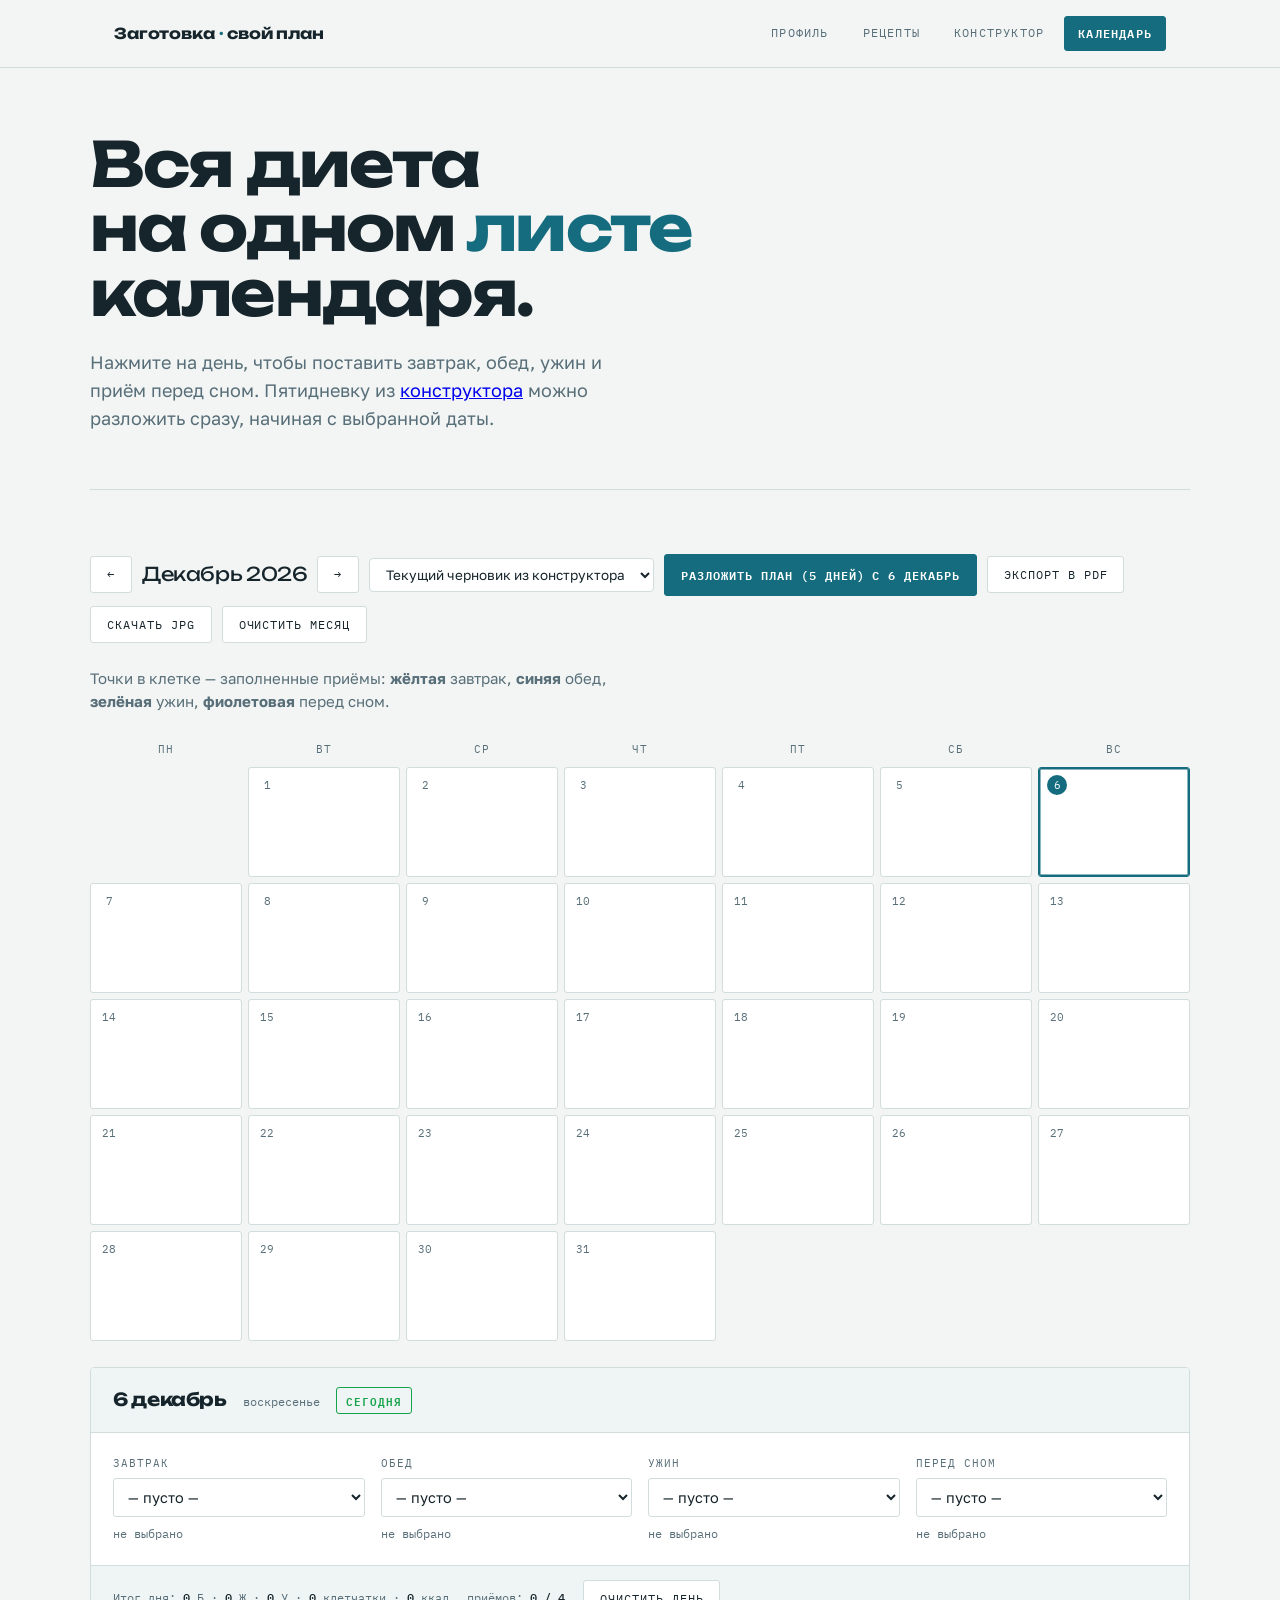
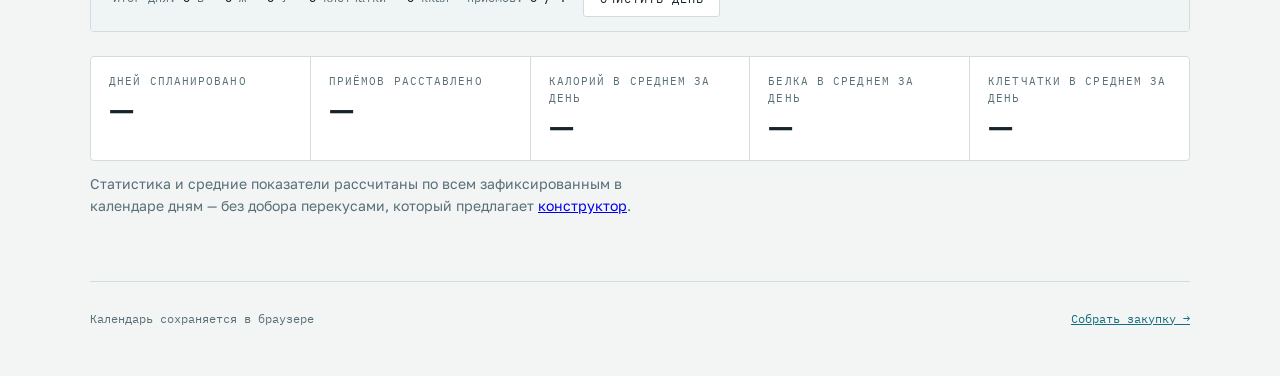
==== calendar.html @ fa4da025 "1" ====
<!doctype html>
<html lang="ru">
<head>
<meta charset="utf-8">
<meta name="viewport" content="width=device-width, initial-scale=1, viewport-fit=cover">
<title>Календарь — планирование диеты по дням</title>
<meta name="description" content="Календарь на месяц: расставьте завтраки, обеды, ужины и приёмы перед сном по датам, перенесите готовую пятидневку на любой день и следите за калориями, белком и клетчаткой.">
<link rel="preconnect" href="https://fonts.googleapis.com">
<link rel="preconnect" href="https://fonts.gstatic.com" crossorigin>
<link href="https://fonts.googleapis.com/css2?family=Unbounded:wght@500;700&family=Golos+Text:wght@400;500;600&family=IBM+Plex+Mono:wght@400;500&display=swap" rel="stylesheet">
<link rel="stylesheet" href="style.css">
<script src="jspdf.umd.min.js"></script>
<style>
.cal-ctl{display:flex; gap:10px; flex-wrap:wrap; align-items:center; margin-bottom:24px}
.cal-ctl .mon{font-family:var(--disp); font-size:19px; letter-spacing:-.02em;
  min-width:9ch; text-align:center}
.cal-ctl .sp{flex:1 1 20px}

.dow{display:grid; grid-template-columns:repeat(7,1fr); gap:6px; margin-bottom:6px}
.dow span{font-family:var(--mono); font-size:10.5px; letter-spacing:.1em;
  text-transform:uppercase; color:var(--slate); text-align:center; padding:4px 0}
.cal{display:grid; grid-template-columns:repeat(7,1fr); gap:6px}
.cell{border:1px solid var(--line); border-radius:3px; background:var(--frost);
  min-height:110px; padding:7px 8px; text-align:left; cursor:pointer;
  font-family:inherit; color:inherit; display:flex; flex-direction:column;
  gap:4px; transition:.12s}
.cell:hover{border-color:var(--brine)}
.cell.out{background:transparent; border-color:transparent; cursor:default}
.cell.today .num{color:#fff; background:var(--brine)}
.cell[aria-pressed="true"]{border-color:var(--brine); box-shadow:inset 0 0 0 1.5px var(--brine)}
.cell.target-range{background:var(--ing-bg); border-color:var(--brine)}
.cell.target-range:hover{border-color:var(--brine-dark)}
.cal.highlight-deploy .cell.target-range{box-shadow:inset 0 0 0 2px var(--brine); background:var(--ing-bg)}
.proj-badge{font-family:var(--mono); font-size:9.5px; letter-spacing:.04em;
  padding:1px 5px; border-radius:3px; background:var(--brine); color:#fff; font-weight:600; white-space:nowrap}
.num{font-family:var(--mono); font-size:11px; color:var(--slate);
  width:20px; height:20px; border-radius:50%; display:grid; place-items:center; flex:0 0 auto}
.mini{font-size:11px; line-height:1.35; color:var(--steel);
  display:flex; gap:4px; align-items:flex-start}
.mini i{flex:0 0 auto; width:6px; height:6px; border-radius:2px; margin-top:4px}
.mini.b i{background:var(--yolk)} .mini.l i{background:var(--brine)} .mini.d i{background:var(--dill)}
.mini.n i{background:#6A5A8C}
.mini span{overflow:hidden; text-overflow:ellipsis; white-space:nowrap}
.kc{margin-top:auto; font-family:var(--mono); font-size:10.5px; color:var(--slate)}
@media(max-width:560px){
  .cell{min-height:80px; padding:5px 5px}
  .mini{font-size:10px} .mini span{display:none}
  .mini{gap:0} .mini i{width:100%; height:4px; border-radius:1px; margin-top:0}
  .kc{font-size:9.5px}
}

/* ---- панель дня ---- */
.day{border:1px solid var(--line); border-radius:4px; background:var(--frost);
  margin-top:26px; overflow:hidden}
.day-h{display:flex; align-items:baseline; gap:10px 16px; flex-wrap:wrap;
  padding:18px 22px; border-bottom:1px solid var(--line); background:#EFF4F5}
.day-h b{font-family:var(--disp); font-size:18px; letter-spacing:-.02em}
.day-h em{font-style:normal; font-family:var(--mono); font-size:12px; color:var(--slate)}
.day-body{display:grid; gap:16px; padding:22px}
/* Четыре селекта в ряд просят места: на планшете ставим их парами, в один ряд
   разворачиваем только на широком экране, иначе подписи приёмов ломаются. */
@media(min-width:620px){.day-body{grid-template-columns:repeat(2,1fr)}}
@media(min-width:1000px){.day-body{grid-template-columns:repeat(4,1fr)}}
.pick label{display:block; font-family:var(--mono); font-size:10.5px;
  letter-spacing:.1em; text-transform:uppercase; color:var(--slate); margin-bottom:6px}
.pick select{width:100%; font-family:var(--body); font-size:14.5px; color:var(--steel);
  padding:9px 10px; border:1px solid var(--line); border-radius:3px; background:#fff; cursor:pointer}
.pick select:hover{border-color:var(--brine)}
.pick p{margin:8px 0 0; font-family:var(--mono); font-size:11.5px; color:var(--slate)}
.day-f{padding:14px 22px; border-top:1px solid var(--line); background:#EFF4F5;
  display:flex; gap:10px 18px; flex-wrap:wrap; align-items:center;
  font-family:var(--mono); font-size:12px; color:var(--slate)}
.day-f b{color:var(--steel); font-weight:500}

/* ---- сводка месяца ---- */
.sum{display:grid; gap:1px; margin-top:24px; background:var(--line);
  border:1px solid var(--line); border-radius:4px; overflow:hidden}
@media(min-width:620px){
  .sum{grid-template-columns:repeat(2,1fr)}
  /* пять плиток на два столбца не делятся — последнюю растягиваем, иначе
     в сетке зияет пустая клетка цвета линии */
  .sum div:last-child{grid-column:1 / -1}
}
@media(min-width:960px){
  .sum{grid-template-columns:repeat(5,1fr)}
  .sum div:last-child{grid-column:auto}
}
.sum div{background:var(--frost); padding:16px 18px}
.sum span{display:block; font-family:var(--mono); font-size:11px; letter-spacing:.1em;
  text-transform:uppercase; color:var(--slate); margin-bottom:5px}
.sum b{font-family:var(--disp); font-size:21px; letter-spacing:-.02em}
.sum-note{margin:12px 0 0; max-width:62ch; font-size:14px; color:var(--slate)}
.hint{margin:0 0 24px; max-width:58ch; font-size:15px; color:var(--slate)}
</style>
</head>
<body>
<header class="top">
  <div class="wrap">
    <a class="mark" href="index.html">Заготовка <span>·</span> свой план</a>
    <nav class="nav">
      <a href="profile.html">Профиль</a>
      <a href="index.html">Рецепты</a>
      <a href="plan.html">Конструктор</a>
      <a href="calendar.html" aria-current="page">Календарь</a>
    </nav>
  </div>
</header>

<main>
<section class="hero wrap">
  <h1>Вся диета<br>на одном <em>листе</em><br>календаря.</h1>
  <p class="lede">Нажмите на день, чтобы поставить завтрак, обед, ужин и приём
    перед сном. Пятидневку из <a href="plan.html">конструктора</a> можно разложить
    сразу, начиная с выбранной даты.</p>
</section>

<section class="sec wrap">
  <div class="cal-ctl noprint">
    <button class="btn" id="prev" aria-label="Предыдущий месяц">←</button>
    <span class="mon" id="mon"></span>
    <button class="btn" id="next" aria-label="Следующий месяц">→</button>
    <select id="cal-saved-plans-select" class="saved-plans-select" style="padding:7px 12px; border:1px solid var(--line); border-radius:4px; font-family:inherit; font-size:13.5px; background:#FFFFFF; color:var(--steel); cursor:pointer" title="Выберите рацион для разложения">
      <option value="draft">Текущий черновик из конструктора</option>
    </select>
    <button class="btn btn-solid" id="apply">Разложить в календарь</button>
    <button class="btn" id="btn-export-pdf" onclick="exportCalendarPDF()">Экспорт в PDF</button>
    <button class="btn" id="btn-export-jpg" onclick="exportCalendarJPG()">Скачать JPG</button>
    <button class="btn" id="wipe">Очистить месяц</button>
  </div>
  <p class="hint">Точки в клетке — заполненные приёмы: <b>жёлтая</b> завтрак,
    <b>синяя</b> обед, <b>зелёная</b> ужин, <b>фиолетовая</b> перед сном.</p>

  <div class="dow">
    <span>Пн</span><span>Вт</span><span>Ср</span><span>Чт</span>
    <span>Пт</span><span>Сб</span><span>Вс</span>
  </div>
  <div class="cal" id="cal"></div>

  <div class="day" id="day"></div>
  <div class="sum" id="sum"></div>
  <p class="sum-note">Статистика и средние показатели рассчитаны по всем зафиксированным в календаре дням — без добора перекусами, который предлагает <a href="plan.html">конструктор</a>.</p>
</section>
</main>

<footer class="foot wrap">
  <span>Календарь сохраняется в браузере</span>
  <span><a href="plan.html">Собрать закупку →</a></span>
</footer>

<script src="data.js"></script>
<script src="dishes-b.js"></script>
<script src="dishes-l.js"></script>
<script src="dishes-d.js"></script>
<script src="dishes-n.js"></script>
<script src="app.js"></script>
<script src="profile.js"></script>
<script src="drawer.js"></script>
<script>
var MONTHS = ['Январь','Февраль','Март','Апрель','Май','Июнь',
              'Июль','Август','Сентябрь','Октябрь','Ноябрь','Декабрь'];
var DOW = ['воскресенье','понедельник','вторник','среда','четверг','пятница','суббота'];

var cal = load('mp-cal', {});          /* { '2026-07-31': {b:id,l:id,d:id,n:id} } */
var today = new Date();
var todayKey = key(today);
var view = { y: today.getFullYear(), m: today.getMonth() };
var picked = todayKey;

function key(d) {
  return d.getFullYear() + '-' +
    String(d.getMonth() + 1).padStart(2, '0') + '-' +
    String(d.getDate()).padStart(2, '0');
}
function parseKey(k) {
  var p = k.split('-');
  return new Date(+p[0], +p[1] - 1, +p[2]);
}

/* ---- сетка месяца ---- */
function drawCal() {
  document.getElementById('mon').textContent = MONTHS[view.m] + ' ' + view.y;

  var planDaysCount = load('mp-plan-days', 5);
  var calMeta = load('mp-cal-meta', null);

  // 1. Фиксированные дни уже разложенного плана
  var deployedMap = {};
  if (calMeta && calMeta.startDate) {
    var depStart = parseKey(calMeta.startDate);
    for (var dIdx = 0; dIdx < (calMeta.days || 5); dIdx++) {
      var dObj = new Date(depStart.getFullYear(), depStart.getMonth(), depStart.getDate() + dIdx);
      deployedMap[key(dObj)] = dIdx + 1;
    }
  }

  // 2. Предпросмотр (только при наведении на кнопку "Разложить")
  var calEl = document.getElementById('cal');
  var isHoveringApply = calEl && calEl.classList.contains('highlight-deploy');
  var previewMap = {};
  if (isHoveringApply) {
    var startPicked = parseKey(picked);
    for (var p = 0; p < planDaysCount; p++) {
      var pd = new Date(startPicked.getFullYear(), startPicked.getMonth(), startPicked.getDate() + p);
      previewMap[key(pd)] = p + 1;
    }
  }

  // Обновляем текст кнопки раскладки плана
  var applyBtn = document.getElementById('apply');
  if (applyBtn) {
    var pDate = parseKey(picked);
    applyBtn.textContent = 'Разложить план (' + planDaysCount + ' ' + plural(planDaysCount, 'день') + ') с ' + pDate.getDate() + ' ' + MONTHS[pDate.getMonth()].toLowerCase();
  }

  var first = new Date(view.y, view.m, 1);
  var shift = (first.getDay() + 6) % 7;              /* неделя с понедельника */
  var start = new Date(view.y, view.m, 1 - shift);
  var html = '';

  for (var i = 0; i < 42; i++) {
    var d = new Date(start.getFullYear(), start.getMonth(), start.getDate() + i);
    var k = key(d), inMonth = d.getMonth() === view.m;
    if (!inMonth && i >= 35) continue;
    if (!inMonth) { html += '<div class="cell out"></div>'; continue; }

    var depDay = deployedMap[k];
    var prevDay = previewMap[k];
    var isProjected = !!prevDay;
    var isDeployed = !!depDay;
    var e = cal[k] || {};
    var cls = 'cell' + (k === todayKey ? ' today' : '');
    var t = { p: 0, kcal: 0 };
    var rows = MEALS.map(function (m) {
      var dish = BY_ID[e[m.key]];
      if (!dish) return '';
      t.kcal += dish.mac.kcal; t.p += dish.mac.p;
      return '<span class="mini ' + m.key + '"><i></i><span>' + esc(dish.short) + '</span></span>';
    }).join('');

    var numHeader = '<div style="display:flex; justify-content:flex-start; align-items:center; width:100%">' +
      '<span class="num">' + d.getDate() + '</span>' +
      '</div>';

    html += '<button class="' + cls + '" data-k="' + k + '"' +
      ' aria-pressed="' + (k === picked) + '"' +
      ' aria-label="' + d.getDate() + ' ' + MONTHS[view.m].toLowerCase() + '">' +
      numHeader + rows +
      '<span class="kc">' + (t.kcal ? t.kcal + ' ккал' : '') + '</span></button>';
  }
  document.getElementById('cal').innerHTML = html;

  Array.prototype.forEach.call(document.querySelectorAll('.cell[data-k]'), function (c) {
    c.addEventListener('click', function () { picked = c.dataset.k; drawCal(); drawDay(); });
  });
  drawSum();
}

/* ---- панель выбранного дня ---- */
function drawDay() {
  var d = parseKey(picked), e = cal[picked] || {};
  /* Считаем через dayCheck из app.js: он же считает клетчатку и знает про
     PROFILE. Для этого день превращаем в план из одной колонки. */
  var pseudo = {};
  MEALS.forEach(function (m) { pseudo[m.key] = [e[m.key] || '']; });
  var t = dayCheck(pseudo, 0).totals;

  document.getElementById('day').innerHTML =
    '<div class="day-h"><b>' + d.getDate() + ' ' + MONTHS[d.getMonth()].toLowerCase() + '</b>' +
      '<em>' + DOW[d.getDay()] + '</em>' +
      (picked === todayKey ? '<span class="badge l">сегодня</span>' : '') + '</div>' +
    '<div class="day-body">' + MEALS.map(function (m) {
      var cur = e[m.key] || '';
      var dish = BY_ID[cur];
      return '<div class="pick">' +
        '<label for="p-' + m.key + '">' + m.name + '</label>' +
        '<select id="p-' + m.key + '" data-meal="' + m.key + '">' +
          '<option value="">— пусто —</option>' +
          dishesFor(m.key).map(function (x) {
            return '<option value="' + x.id + '"' + (x.id === cur ? ' selected' : '') + '>' +
              esc(x.short) + '</option>';
          }).join('') +
        '</select>' +
        '<p>' + (dish ? dish.mac.p + ' Б · ' + dish.mac.f + ' Ж · ' + dish.mac.c +
          ' У · ' + dish.mac.kcal + ' ккал' : 'не выбрано') + '</p>' +
      '</div>';
    }).join('') + '</div>' +
    '<div class="day-f"><span>Итог дня: <b>' + t.p + '</b> Б · <b>' + t.f +
      '</b> Ж · <b>' + t.c + '</b> У · <b>' + t.fib + '</b> клетчатки · <b>' +
      t.kcal + '</b> ккал</span>' +
      '<span>приёмов: <b>' + t.n + ' / ' + MEALS.length + '</b></span>' +
      '<button class="btn noprint" id="dayclear">Очистить день</button></div>';

  Array.prototype.forEach.call(document.querySelectorAll('#day select'), function (s) {
    s.addEventListener('change', function () {
      if (!cal[picked]) cal[picked] = {};
      if (s.value) cal[picked][s.dataset.meal] = s.value;
      else delete cal[picked][s.dataset.meal];
      if (!Object.keys(cal[picked]).length) delete cal[picked];
      save('mp-cal', cal); drawCal(); drawDay();
    });
  });
  document.getElementById('dayclear').addEventListener('click', function () {
    delete cal[picked]; save('mp-cal', cal); drawCal(); drawDay();
  });
}

/* ---- сводка на экране ---- */
function drawSum() {
  var days = 0, kcal = 0, prot = 0, fib = 0, slots = 0;

  Object.keys(cal).forEach(function (k) {
    var any = false;
    MEALS.forEach(function (m) {
      if (cal[k] && cal[k][m.key]) {
        var dish = BY_ID[cal[k][m.key]];
        if (dish) {
          kcal += dish.mac.kcal; prot += dish.mac.p; fib += dish.fib || 0;
          slots++; any = true;
        }
      }
    });
    if (any) days++;
  });

  var sumEl = document.getElementById('sum');
  if (sumEl) {
    sumEl.innerHTML =
      box('Дней спланировано', days || '—') +
      box('Приёмов расставлено', slots ? slots + ' / ' + (days * MEALS.length) : '—') +
      box('Калорий в среднем за день', days ? Math.round(kcal / days) : '—') +
      box('Белка в среднем за день', days ? Math.round(prot / days) + ' г' : '—') +
      box('Клетчатки в среднем за день', days ? Math.round(fib / days) + ' г' : '—');
  }
}
function box(label, value) {
  return '<div><span>' + label + '</span><b>' + value + '</b></div>';
}


function box(label, value) {
  return '<div><span>' + label + '</span><b>' + value + '</b></div>';
}

function populateCalendarSavedPlansDropdown() {
  var select = document.getElementById('cal-saved-plans-select');
  if (!select) return;
  var plans = typeof getSavedPlans === 'function' ? getSavedPlans() : [];
  select.innerHTML = '<option value="draft">Текущий черновик из конструктора</option>' +
    plans.map(function(p) {
      var days = p.days || 5;
      return '<option value="' + p.id + '">' + esc(p.name) + ' (' + days + ' дн.)</option>';
    }).join('');
}

/* ---- разложить план из конструктора или профиля ---- */
document.getElementById('apply').addEventListener('click', function () {
  var select = document.getElementById('cal-saved-plans-select');
  var selectedId = select ? select.value : 'draft';

  if (selectedId !== 'draft') {
    var plans = typeof getSavedPlans === 'function' ? getSavedPlans() : [];
    var targetPlan = plans.find(function(p) { return p.id === selectedId; });
    if (!targetPlan) return;

    var planDaysCount = targetPlan.days || 5;
    var planData = targetPlan.plan || {};
    var start = parseKey(picked);

    for (var i = 0; i < planDaysCount; i++) {
      var d = new Date(start.getFullYear(), start.getMonth(), start.getDate() + i);
      var k = key(d), e = {};
      MEALS.forEach(function (m) {
        if (planData[m.key] && planData[m.key][i]) e[m.key] = planData[m.key][i];
      });
      if (Object.keys(e).length) cal[k] = e; else delete cal[k];
    }
    save('mp-cal-meta', { startDate: key(start), days: planDaysCount });
    save('mp-cal', cal);

    drawCal(); drawDay();
    showCustomToast('Рацион "' + targetPlan.name + '" разложен в календарь!');
    return;
  }

  var plan = load('mp-plan', null);
  var hasDishes = false;
  if (plan) {
    ['b', 'l', 'd', 'n'].forEach(function(k) {
      if (plan[k] && plan[k].length > 0) hasDishes = true;
    });
  }

  if (!plan || !hasDishes) {
    showCustomAlert('План не собран', 'Сначала соберите рацион в конструкторе или выберите сохранённый рацион из профиля.');
    return;
  }

  var planDaysCount = load('mp-plan-days', 5);
  var start = parseKey(picked);
  var defaultName = 'План ' + (getSavedPlans().length + 1);

  showCustomPrompt({
    title: 'Сохранить план в профиль?',
    subtitle: 'Хотите автоматически сохранить этот рацион в Профиле под удобным именем?',
    defaultValue: defaultName,
    confirmText: 'Сохранить и разложить',
    onConfirm: function(customName) {
      var nameToSave = (typeof customName === 'string' && customName.trim()) ? customName.trim() : defaultName;
      saveCurrentPlanAs(nameToSave);

      for (var i = 0; i < planDaysCount; i++) {
        var d = new Date(start.getFullYear(), start.getMonth(), start.getDate() + i);
        var k = key(d), e = {};
        MEALS.forEach(function (m) {
          if (plan[m.key] && plan[m.key][i]) e[m.key] = plan[m.key][i];
        });
        if (Object.keys(e).length) cal[k] = e; else delete cal[k];
      }
      save('mp-cal-meta', { startDate: key(start), days: planDaysCount });
      save('mp-cal', cal);

      var emptyPlan = { b: [], l: [], d: [], n: [] };
      save('mp-plan', emptyPlan);

      drawCal(); drawDay();
      populateCalendarSavedPlansDropdown();
      showCustomToast('План "' + nameToSave + '" сохранён в Профиле и разложен!');
    }
  });
});

var applyBtn = document.getElementById('apply');
if (applyBtn) {
  applyBtn.addEventListener('mouseenter', function () {
    var calEl = document.getElementById('cal');
    if (calEl) calEl.classList.add('highlight-deploy');
    drawCal();
  });
  applyBtn.addEventListener('mouseleave', function () {
    var calEl = document.getElementById('cal');
    if (calEl) calEl.classList.remove('highlight-deploy');
    drawCal();
  });
}
document.getElementById('wipe').addEventListener('click', function () {
  var monthName = MONTHS[view.m].toLowerCase();
  showCustomConfirm({
    title: 'Очистить календарь',
    subtitle: 'Вы уверены, что хотите полностью очистить календарь за ' + monthName + ' ' + view.y + ' года?',
    confirmText: 'Очистить',
    isDanger: true,
    onConfirm: function() {
      Object.keys(cal).forEach(function (k) {
        var d = parseKey(k);
        if (d.getFullYear() === view.y && d.getMonth() === view.m) delete cal[k];
      });
      localStorage.removeItem('mp-cal-meta');
      save('mp-cal', cal); drawCal(); drawDay();
      showCustomToast('Календарь за ' + monthName + ' очищен');
    }
  });
});
document.getElementById('prev').addEventListener('click', function () {
  view.m--; if (view.m < 0) { view.m = 11; view.y--; } drawCal();
});
document.getElementById('next').addEventListener('click', function () {
  view.m++; if (view.m > 11) { view.m = 0; view.y++; } drawCal();
});

drawCal();
drawDay();
populateCalendarSavedPlansDropdown();

/* ---- генерация canvas календаря для экспорта ---- */
function generateCalendarCanvas() {
  var canvas = document.createElement('canvas');
  canvas.width = 1240;
  canvas.height = 1754;
  var ctx = canvas.getContext('2d');
  if (!ctx) return null;

  // Фон
  ctx.fillStyle = '#F4F7F6';
  ctx.fillRect(0, 0, 1240, 1754);

  // Шапка экспорта
  ctx.fillStyle = '#FFFFFF';
  ctx.fillRect(40, 40, 1160, 100);
  ctx.strokeStyle = '#DDE4E4';
  ctx.lineWidth = 1;
  ctx.strokeRect(40, 40, 1160, 100);

  ctx.fillStyle = '#146C7E';
  ctx.font = 'bold 13px monospace, sans-serif';
  ctx.fillText('ЗАГОТОВКА · КАЛЕНДАРЬ РАЦИОНА ПИТАНИЯ', 64, 72);

  var monthTitle = MONTHS[view.m] + ' ' + view.y;
  ctx.fillStyle = '#16242B';
  ctx.font = 'bold 26px system-ui, sans-serif';
  ctx.fillText(monthTitle, 64, 110);

  var deployedMeta = load('mp-cal-meta', null);
  if (deployedMeta && deployedMeta.startDate) {
    var pStart = parseKey(deployedMeta.startDate);
    ctx.font = '500 13px system-ui, sans-serif';
    ctx.fillStyle = '#586E78';
    ctx.textAlign = 'right';
    ctx.fillText('План на ' + (deployedMeta.days || 5) + ' дней с ' + pStart.getDate() + ' ' + MONTHS[pStart.getMonth()].toLowerCase(), 1176, 92);
    ctx.textAlign = 'left';
  }

  // Заголовки дней недели (ПН .. ВС)
  var dows = ['ПН', 'ВТ', 'СР', 'ЧТ', 'ПТ', 'СБ', 'ВС'];
  var startX = 40;
  var startY = 160;
  var colW = 162;
  var gapX = 4;
  var gapY = 6;
  var cellH = 180;

  ctx.font = 'bold 12px monospace, sans-serif';
  ctx.fillStyle = '#586E78';
  dows.forEach(function(dow, idx) {
    var x = startX + idx * (colW + gapX);
    ctx.fillText(dow, x + 8, startY + 16);
  });

  // Расчет высоты ячеек под всю высоту листа
  var first = new Date(view.y, view.m, 1);
  var shift = (first.getDay() + 6) % 7;
  var start = new Date(view.y, view.m, 1 - shift);

  var gridY = startY + 28;
  var totalRows = 5;
  for (var checkIdx = 35; checkIdx < 42; checkIdx++) {
    var cd = new Date(start.getFullYear(), start.getMonth(), start.getDate() + checkIdx);
    if (cd.getMonth() === view.m) { totalRows = 6; break; }
  }

  var availableH = 1460;
  var cellH = Math.floor((availableH - (totalRows - 1) * gapY) / totalRows);

  var mealColors = { b: '#F59E0B', l: '#0EA5E9', d: '#10B981', n: '#8B5CF6' };
  var rowIdx = 0;

  for (var i = 0; i < 42; i++) {
    var d = new Date(start.getFullYear(), start.getMonth(), start.getDate() + i);
    var k = key(d);
    var inMonth = d.getMonth() === view.m;
    var colIdx = i % 7;
    if (colIdx === 0 && i > 0) rowIdx++;
    if (!inMonth && i >= 35) continue;

    var cellX = startX + colIdx * (colW + gapX);
    var cellY = gridY + rowIdx * (cellH + gapY);

    if (!inMonth) {
      ctx.fillStyle = '#EBEFEF';
      ctx.fillRect(cellX, cellY, colW, cellH);
      continue;
    }

    // Чистая белая ячейка карточки
    ctx.fillStyle = '#FFFFFF';
    ctx.fillRect(cellX, cellY, colW, cellH);

    ctx.strokeStyle = '#DDE4E4';
    ctx.lineWidth = 1;
    ctx.strokeRect(cellX, cellY, colW, cellH);

    // Номер дня
    ctx.font = 'bold 16px system-ui, sans-serif';
    ctx.fillStyle = '#16242B';
    ctx.fillText(String(d.getDate()), cellX + 12, cellY + 24);

    // Приёмы пищи
    var e = cal[k] || {};
    var itemY = cellY + 52;
    var dayKcal = 0;

    MEALS.forEach(function(m) {
      var dish = BY_ID[e[m.key]];
      if (!dish) return;
      dayKcal += (dish.mac ? dish.mac.kcal : 0);

      // Точка категории
      ctx.fillStyle = mealColors[m.key] || '#586E78';
      ctx.beginPath();
      ctx.arc(cellX + 14, itemY - 4, 4.5, 0, Math.PI * 2);
      ctx.fill();

      // Название блюда
      ctx.font = '500 12px system-ui, sans-serif';
      ctx.fillStyle = '#16242B';
      var shortName = dish.short || dish.name;
      if (shortName.length > 17) shortName = shortName.slice(0, 16) + '…';
      ctx.fillText(shortName, cellX + 24, itemY);

      itemY += 26;
    });

    // Калории внизу ячейки
    if (dayKcal > 0) {
      ctx.font = 'bold 11px monospace, sans-serif';
      ctx.fillStyle = '#586E78';
      ctx.fillText(dayKcal + ' ккал', cellX + 12, cellY + cellH - 12);
    }
  }

  // Подвал
  ctx.strokeStyle = '#C4D1D5';
  ctx.lineWidth = 1;
  ctx.beginPath();
  ctx.moveTo(40, 1690);
  ctx.lineTo(1200, 1690);
  ctx.stroke();

  ctx.fillStyle = '#586E78';
  ctx.font = '13px monospace, sans-serif';
  ctx.textAlign = 'center';
  ctx.fillText('Заготовка · Персональный рацион питания', 620, 1720);

  return canvas;
}

function exportCalendarPDF() {
  var canvas = generateCalendarCanvas();
  if (!canvas) return;

  var btn = document.getElementById('btn-export-pdf');
  var origText = btn ? btn.textContent : '';
  if (btn) btn.textContent = '⏳ Генерируется PDF...';

  setTimeout(function() {
    try {
      var imgData = canvas.toDataURL('image/jpeg', 0.95);
      var jsPDFClass = (window.jspdf && window.jspdf.jsPDF) ? window.jspdf.jsPDF : (window.jsPDF || null);

      if (jsPDFClass) {
        var pdf = new jsPDFClass('p', 'mm', 'a4');
        pdf.addImage(imgData, 'JPEG', 0, 0, 210, 297);
        var mName = MONTHS[view.m];
        pdf.save('Календарь-рациона-' + mName + '-' + view.y + '.pdf');
      } else {
        alert('Библиотека PDF загружается, попробуйте еще раз через секунду или скачайте JPG.');
      }
    } catch(err) {
      console.error('PDF export error:', err);
      alert('Ошибка при экспорте PDF: ' + err.message);
    }
    if (btn) btn.textContent = origText;
  }, 100);
}

function exportCalendarJPG() {
  var canvas = generateCalendarCanvas();
  if (!canvas) return;

  var btn = document.getElementById('btn-export-jpg');
  var origText = btn ? btn.textContent : '';
  if (btn) btn.textContent = '⏳ Генерируется JPG...';

  setTimeout(function() {
    try {
      var imgData = canvas.toDataURL('image/jpeg', 0.95);
      var link = document.createElement('a');
      var mName = MONTHS[view.m];
      link.download = 'Календарь-рациона-' + mName + '-' + view.y + '.jpg';
      link.href = imgData;
      link.click();
    } catch(err) {
      console.error('JPG export error:', err);
    }
    if (btn) btn.textContent = origText;
  }, 100);
}
</script>
<!-- impeccable-live-start -->
<script src="http://localhost:8401/live.js?token=4fa6ded7-7332-4de5-94ee-8a15176c392f"></script>
<!-- impeccable-live-end -->
</body>
</html>
---- style.css ----
:root{
  --ice:#F2F5F4;
  --frost:#FFFFFF;
  --steel:#16242B;
  --slate:#586E78;
  --brine:#146C7E;
  --brine-dark:#0F5765;
  --yolk:#D9971F;
  --dill:#7FA23C;
  --line:#D1DCDD;
  --ing-bg:#EBF3F2;
  --note-bg:#FAF3E6;
  --badge-b:#0284C7;
  --badge-l:#16A34A;
  --badge-d:#E07A5F;
  --badge-n:#8B5CF6;
  --wrap:1100px;
  --mono:'IBM Plex Mono',ui-monospace,monospace;
  --disp:'Unbounded','Golos Text',system-ui,sans-serif;
  --body:'Golos Text',system-ui,-apple-system,'Segoe UI',sans-serif;
}

*{box-sizing:border-box}
[hidden]{display:none !important}
html{-webkit-text-size-adjust:100%}
body{
  margin:0; background:var(--ice); color:var(--steel);
  font-family:var(--body); font-size:17px; line-height:1.55;
  -webkit-font-smoothing:antialiased;
  transition:background-color .25s ease, color .25s ease;
}
.wrap{max-width:var(--wrap); margin:0 auto; padding:0 24px}
h1,h2,h3{margin:0; font-weight:700}
ul{margin:0; padding:0; list-style:none}
:focus-visible{outline:2px solid var(--brine); outline-offset:3px}

/* ---- шапка и навигация ---- */
.top{position:sticky; top:0; z-index:100; border-bottom:1px solid var(--line); background:var(--ice); transition:background-color .25s, border-color .25s}
.top .wrap{display:flex; justify-content:space-between; align-items:center;
  gap:10px 20px; padding-top:16px; padding-bottom:16px; flex-wrap:wrap}
.mark{font-family:var(--disp); font-weight:700; font-size:15px;
  letter-spacing:-.01em; text-decoration:none; color:var(--steel)}
.mark span{color:var(--brine)}
.nav{display:flex; gap:6px; flex-wrap:wrap; align-items:center}
.nav a{font-family:var(--mono); font-size:12px; letter-spacing:.1em;
  text-transform:uppercase; color:var(--slate); text-decoration:none;
  padding:7px 13px; border-radius:3px; border:1px solid transparent; transition:.15s}
.nav a:hover{color:var(--brine); border-color:var(--line)}
.nav a[aria-current]{color:#fff; background:var(--brine); border-color:var(--brine); font-weight:600}

/* ---- герой ---- */
.hero{padding:64px 0 56px}
.eyebrow{font-family:var(--mono); font-size:12px; letter-spacing:.16em;
  text-transform:uppercase; color:var(--brine); margin:0 0 22px}
.hero h1{font-family:var(--disp); font-size:clamp(32px,6vw,62px);
  line-height:1.04; letter-spacing:-.03em; max-width:16ch}
.hero h1 em{font-style:normal; color:var(--brine)}
.lede{margin:24px 0 0; max-width:48ch; color:var(--slate); font-size:18px}

/* ---- правила-спойлер ---- */
.rules-spoiler{margin-top:14px}
.rules-summary{font-family:var(--mono); font-size:12px; letter-spacing:.12em;
  text-transform:uppercase; color:var(--brine); cursor:pointer; padding:12px 16px;
  border:1px solid var(--line); border-radius:4px; background:var(--frost);
  display:flex; justify-content:space-between; align-items:center; user-select:none; transition:.15s}
.rules-summary:hover{border-color:var(--brine); background:var(--ing-bg)}
.rules-summary::-webkit-details-marker{display:none}
.rules-summary .summary-tag{font-size:11px; color:var(--slate); font-family:var(--mono)}
.rules-spoiler[open] .summary-tag{color:var(--brine)}
.rules-spoiler .summary-tag-text::after{content:"Показать ▾"}
.rules-spoiler[open] .summary-tag-text::after{content:"Скрыть ▴"}
.rules-spoiler[open] .rules-summary{border-bottom-left-radius:0; border-bottom-right-radius:0; border-bottom:0}
.rules-spoiler[open] .rules,
.rules-spoiler[open] .proof{margin-top:0; border-top-left-radius:0; border-top-right-radius:0}

/* ---- правила ---- */
.rules{display:grid; gap:16px; grid-template-columns:repeat(auto-fit, minmax(280px, 1fr));
  padding:24px; border:1px solid var(--line); background:var(--frost); border-radius:4px}
.rule h3{font-family:var(--mono); font-size:13px; color:var(--brine); margin-bottom:6px}
.rule p{margin:0; font-size:14.5px; color:var(--slate)}

/* ---- поиск и фильтрация ---- */
.search-wrap{position:relative; display:flex; align-items:center; margin-bottom:8px}
.search-input{width:100%; font-family:var(--body); font-size:15px; padding:11px 44px 11px 38px;
  border:1px solid var(--line); border-radius:3px; background:var(--frost); color:var(--steel); transition:.15s}
.search-input:focus{border-color:var(--brine); outline:none; background:var(--ing-bg); box-shadow:0 0 0 1px var(--brine)}
.search-icon{position:absolute; left:12px; font-size:14px; color:var(--slate); pointer-events:none}
.search-kbd{position:absolute; right:12px; font-family:var(--mono); font-size:11px; color:var(--slate);
  background:var(--ice); border:1px solid var(--line); border-radius:3px; padding:2px 6px; pointer-events:none}
.count-row{display:flex; justify-content:space-between; align-items:center; gap:12px; flex-wrap:wrap}
.btn-reset{font-family:var(--mono); font-size:11.5px; color:var(--brine); background:none; border:none;
  cursor:pointer; padding:4px 8px; border-radius:3px; transition:.15s}
.btn-reset:hover{background:var(--frost); color:var(--steel)}

/* ---- пустая выдача ---- */
.empty-card{border:1px solid var(--line); border-radius:4px; background:var(--frost);
  padding:44px 24px; text-align:center; margin:36px auto}
.empty-card h3{font-family:var(--disp); font-size:20px; letter-spacing:-.02em; margin-bottom:8px}
.empty-card p{color:var(--slate); font-size:15px; margin-bottom:20px}

/* ---- секции ---- */
.sec{padding:64px 0; border-top:1px solid var(--line)}
.sec-h{font-family:var(--mono); font-size:12px; letter-spacing:.14em;
  text-transform:uppercase; color:var(--slate); margin:0 0 30px}
.sec-h b{color:var(--steel); font-weight:500}

/* ---- подпись: полоса долей калорий ---- */
.proof{margin-top:48px; border-top:1px solid var(--line); padding-top:26px}
.proof-h{display:flex; justify-content:space-between; align-items:baseline;
  gap:12px; flex-wrap:wrap; margin-bottom:18px}
.proof-h h2{font-family:var(--mono); font-weight:500; font-size:12px;
  letter-spacing:.14em; text-transform:uppercase; color:var(--slate)}
.key{display:flex; gap:18px; font-family:var(--mono); font-size:12px; flex-wrap:wrap}
.key i{display:inline-block; width:9px; height:9px; margin-right:6px; border-radius:2px}
.k-p i{background:var(--brine)} .k-f i{background:var(--yolk)} .k-c i{background:var(--dill)}
.bars{display:grid; gap:12px}
.bar-row{display:grid; grid-template-columns:110px minmax(0,1fr) auto; gap:16px; align-items:center}
.bar{display:flex; height:32px; border-radius:3px; overflow:hidden;
  background:var(--frost); box-shadow:inset 0 0 0 1px var(--line)}
.seg{display:grid; place-items:center; font-family:var(--mono); font-size:12px;
  color:#fff; font-weight:600; min-width:0; overflow:hidden; white-space:nowrap;
  margin-right:-1px; position:relative;
  transform:scaleX(0); transform-origin:left;
  animation:grow .9s cubic-bezier(.2,.7,.2,1) forwards}

.s-p{background:var(--brine)} .s-f{background:var(--yolk)} .s-c{background:var(--dill)}
@keyframes grow{to{transform:scaleX(1)}}
.seg span{opacity:0; animation:fade .3s .6s forwards}
@keyframes fade{to{opacity:1}}
.bar-cal{font-family:var(--mono); font-size:13px; color:var(--slate); white-space:nowrap}

/* ---- быстрая навигация по группам (сворачиваемая) ---- */
.jump{display:grid; grid-template-columns:repeat(auto-fit, minmax(220px,1fr)); gap:12px; margin-bottom:28px}
.jump-col{border:1px solid var(--line); border-radius:4px; background:var(--frost); overflow:hidden; transition:.15s}
.jump-summary{padding:14px 18px; cursor:pointer; user-select:none; display:flex; justify-content:space-between; align-items:center; list-style:none; transition:.12s}
.jump-summary::-webkit-details-marker{display:none}
.jump-summary:hover{background:var(--ing-bg)}
.jump-summary h2{font-family:var(--mono); font-size:12px; letter-spacing:.12em; text-transform:uppercase; color:var(--brine); font-weight:600; margin:0}
.jump-arrow{font-size:12px; color:var(--slate); transition:transform .2s ease}
.jump-col[open] .jump-arrow{transform:rotate(180deg)}
.jump-col[open] .jump-summary{border-bottom:1px solid var(--line); background:var(--ing-bg)}
.jump-links{padding:12px 18px 16px; display:flex; flex-direction:column; gap:4px}
.jump-links a{display:flex; justify-content:space-between; align-items:baseline; gap:10px; padding:6px 0; color:var(--steel); text-decoration:none; font-size:14px; border-bottom:1px dotted var(--line); transition:.12s}
.jump-links a:hover{color:var(--brine)}
.jump-links a:last-child{border-bottom:0}
.jump-links a em{font-style:normal; font-family:var(--mono); font-size:11px; color:var(--slate); white-space:nowrap}

/* ---- группы рецептов ---- */
.group{margin-bottom:64px}
.group-h{margin-bottom:28px}
.group-h h2{font-family:var(--disp); font-size:clamp(24px,3.5vw,36px);
  letter-spacing:-.02em; margin-bottom:8px; display:inline-block; margin-right:12px}
.group-h p{margin:10px 0 0; color:var(--slate); max-width:60ch; font-size:16.5px}

/* ---- рецепт ---- */
.rec{border:1px solid var(--line); border-radius:4px; background:var(--frost);
  overflow:hidden; margin-bottom:22px; scroll-margin-top:20px}
.rec-head{display:flex; align-items:baseline; gap:10px 14px; flex-wrap:wrap;
  padding:22px 26px; border-bottom:1px solid var(--line)}
.rec-head h3{font-family:var(--disp); font-size:clamp(19px,2.4vw,25px);
  letter-spacing:-.02em; margin:0; flex:1 1 240px}
.rec-cal-wrap{display:flex; flex-direction:column; gap:4px; font-family:var(--mono); font-size:12px; text-align:right}
.rec-cal{font-family:var(--mono); font-size:12.5px; color:var(--slate); white-space:nowrap}
.rec-cal-batch{font-family:var(--mono); font-size:12px; color:var(--brine-dark); white-space:nowrap}
.rec-body{display:grid}
@media(min-width:860px){.rec-body{grid-template-columns:minmax(0,300px) minmax(0,1fr)}}
.rec-ing{padding:24px 26px; background:var(--ing-bg)}
@media(min-width:860px){.rec-ing{border-right:1px solid var(--line)}}
.rec-sub{font-family:var(--mono); font-size:11px; letter-spacing:.12em;
  text-transform:uppercase; color:var(--slate); margin:0 0 14px}
.rec-steps{padding:24px 26px}
.rec-steps ol{margin:0; padding:0; counter-reset:s; list-style:none}
.rec-steps li{counter-increment:s; position:relative; padding:0 0 16px 34px; font-size:15.5px}
.rec-steps li::before{content:counter(s); position:absolute; left:0; top:1px;
  width:22px; height:22px; border-radius:50%; background:var(--brine); color:#fff; font-weight:700;
  font-family:var(--mono); font-size:11px; display:grid; place-items:center}

.rec-steps li:last-child{padding-bottom:0}
.rec-steps b{font-weight:600}
.note{margin-top:18px; padding:13px 15px; border-left:3px solid var(--yolk);
  background:var(--note-bg); font-size:14.5px; color:var(--steel)}
.note b{font-weight:600}
.keep{padding:15px 26px; border-top:1px solid var(--line);
  font-family:var(--mono); font-size:12.5px; color:var(--slate);
  display:flex; gap:8px 22px; flex-wrap:wrap}
.keep b{color:var(--steel); font-weight:500}

/* ---- метка типа приёма ---- */
.badge{font-family:var(--mono); font-size:11px; letter-spacing:.1em;
  text-transform:uppercase; padding:4px 9px; border-radius:3px;
  border:1px solid currentColor; white-space:nowrap; font-weight:600}
.badge.b{color:var(--badge-b)}
.badge.l{color:var(--badge-l)}
.badge.d{color:var(--badge-d)}
.badge.n{color:var(--badge-n)}

/* ---- список ингредиентов ---- */
.ing li{display:flex; justify-content:space-between; gap:14px;
  padding:7px 0; border-bottom:1px dotted var(--line); font-size:15px}
.ing li:last-child{border-bottom:0}
.ing em{font-style:normal; font-family:var(--mono); font-size:13px;
  color:var(--slate); white-space:nowrap}

/* ---- список покупок ---- */
.aisle h3{font-family:var(--mono); font-weight:500; font-size:12px;
  letter-spacing:.12em; text-transform:uppercase; color:var(--brine);
  padding-bottom:10px; border-bottom:1px solid var(--line); margin-bottom:4px}
.aisle label{display:flex; align-items:flex-start; gap:11px; padding:10px 0;
  cursor:pointer; font-size:15px; border-bottom:1px dotted var(--line)}
.aisle input{appearance:none; flex:0 0 auto; width:17px; height:17px; margin:3px 0 0;
  border:1.5px solid var(--slate); border-radius:3px; background:var(--frost);
  cursor:pointer; transition:.15s}
.aisle input:checked{background:var(--brine); border-color:var(--brine)}
.aisle input:checked::after{content:'✓'; display:block; color:#fff; font-weight:800;
  font-size:12px; line-height:14px; text-align:center}

.aisle label:has(input:checked), .aisle label.checked{color:var(--slate); text-decoration:line-through;
  text-decoration-color:var(--line)}
.qty{margin-left:auto; font-family:var(--mono); font-size:13px;
  color:var(--slate); white-space:nowrap; text-decoration:none}

/* ---- кнопки ---- */
.btn{font-family:var(--mono); font-size:12px; letter-spacing:.08em;
  text-transform:uppercase; padding:10px 16px; border-radius:3px;
  border:1px solid var(--line); background:var(--frost); color:var(--steel);
  cursor:pointer; text-decoration:none; display:inline-block; transition:.15s}
.btn:hover{border-color:var(--brine); color:var(--brine)}
.btn-solid{background:var(--brine); border-color:var(--brine); color:#fff; font-weight:600}

.btn-solid:hover{background:var(--brine-dark); border-color:var(--brine-dark)}

.btn-in-plan{background:var(--dill); border-color:var(--dill); color:#fff; font-weight:600}


/* ---- подвал ---- */
.foot{border-top:1px solid var(--line); padding:28px 0 max(48px, env(safe-area-inset-bottom));
  font-family:var(--mono); font-size:12px; color:var(--slate);
  display:flex; justify-content:space-between; gap:14px; flex-wrap:wrap}
.foot a{color:var(--brine)}

/* ---- панель выбора длины и режима рациона ---- */
.plan-deploy-panel{border:1px solid var(--line); border-radius:4px; background:var(--frost);
  padding:16px 20px; margin-bottom:20px; display:flex; flex-wrap:wrap; gap:16px 30px; align-items:center}
.deploy-group{display:flex; align-items:center; gap:10px; flex-wrap:wrap}
.days-chips, .mode-chips{display:flex; gap:6px; flex-wrap:wrap}

/* ---- чипы и фильтры ---- */
.chip{font-family:var(--mono); font-size:12px; letter-spacing:.04em;
  padding:7px 13px; border-radius:3px; border:1px solid var(--line);
  background:var(--frost); color:var(--steel); cursor:pointer; transition:.12s;
  display:inline-flex; align-items:center; gap:6px}
.chip:hover{border-color:var(--brine); color:var(--brine)}
.chip[aria-pressed="true"]{background:var(--brine); border-color:var(--brine); color:#fff; font-weight:600}


/* ---- сетка в конструкторе и календаре ---- */
.slot{border:1px solid var(--line); border-radius:4px; background:var(--frost); padding:14px}
.slot select{background:var(--ing-bg); color:var(--steel); border:1px solid var(--line); border-radius:3px}

/* ---- адаптация для сенсорных экранов (touch targets) ---- */
@media (pointer: coarse), (max-width: 768px){
  .nav a{padding:10px 14px; min-height:44px; display:inline-flex; align-items:center}
  .chip{padding:10px 14px; min-height:44px; display:inline-flex; align-items:center}
  .btn{padding:12px 18px; min-height:44px; display:inline-flex; align-items:center; justify-content:center}
  .aisle label{padding:12px 0; min-height:44px}
  .slot select{padding:11px 12px; min-height:44px}
}

@media(prefers-reduced-motion:reduce){
  *{animation-duration:.01ms !important; animation-delay:0ms !important;
    transition-duration:.01ms !important}
  .seg{transform:none} .seg span{opacity:1}
}

@media print{
  .top,.foot,.noprint{display:none}
  body{background:#fff; color:#000; font-size:12pt}
  .sec{border-top:0; padding:0}
  .rec,.run{break-inside:avoid}
}

/* ---- табы категорий ---- */
.tabs-bar{display:flex; gap:8px; flex-wrap:wrap; margin-bottom:18px}
.tab-chip{font-family:var(--mono); font-size:12.5px; letter-spacing:.03em;
  padding:8px 15px; border-radius:4px; border:1px solid var(--line);
  background:var(--frost); color:var(--steel); cursor:pointer; transition:.15s;
  display:inline-flex; align-items:center; gap:6px}
.tab-chip:hover{border-color:var(--brine); color:var(--brine)}
.tab-chip[aria-pressed="true"]{background:var(--brine); border-color:var(--brine); color:#fff; font-weight:600}


/* ---- сетка рецептов в 3 колонки ---- */
.recipes-grid-3col{display:grid; grid-template-columns:repeat(3, minmax(0, 1fr)); gap:16px; margin-top:16px}
@media(max-width:1080px){.recipes-grid-3col{grid-template-columns:repeat(2, minmax(0, 1fr))}}
@media(max-width:640px){.recipes-grid-3col{grid-template-columns:1fr}}

/* ---- компактная карточка рецепта ---- */
.rec-card-compact{border:1px solid var(--line); border-radius:5px; background:var(--frost);
  padding:18px 20px; display:flex; flex-direction:column; gap:8px; transition:.18s;
  cursor:pointer; position:relative; height:100%; text-align:left !important; align-items:stretch !important}
.rec-card-compact:hover{border-color:var(--brine); transform:translateY(-2px); box-shadow:0 8px 24px rgba(0,0,0,.3)}
.rec-card-head{display:flex; justify-content:space-between; align-items:flex-start; gap:10px; min-height:38px; margin-bottom:4px; width:100%; text-align:left}
.rec-card-compact h3{font-family:var(--disp); font-size:16px; line-height:1.3; margin:4px 0 8px; letter-spacing:-.015em; color:var(--steel); min-height:2.6em; display:-webkit-box; -webkit-line-clamp:2; -webkit-box-orient:vertical; overflow:hidden; text-align:left !important; width:100%}
.rec-card-meta{display:flex; flex-wrap:wrap; justify-content:flex-end; text-align:right; font-family:var(--mono); font-size:11px; color:var(--slate); line-height:1.3}
.rec-cal-wrap{margin-top:auto !important; margin-left:0 !important; margin-right:0 !important; padding:6px 0 0 0 !important; min-height:24px; display:block !important; text-align:left !important; width:100% !important; float:none !important}
.rec-cal{font-family:var(--mono); font-size:11.5px; color:var(--slate); white-space:nowrap; overflow:hidden; text-overflow:ellipsis; text-align:left !important; margin:0 !important; padding:0 !important; display:block !important; width:100% !important}
.rec-card-btn{margin-top:10px; padding-top:10px; border-top:1px dotted var(--line); font-family:var(--mono); font-size:11.5px; color:var(--brine); font-weight:500; display:flex; justify-content:space-between; align-items:center; width:100%; text-align:left}
.rec-card-compact:hover .rec-card-btn{color:var(--brine-dark)}
.card-add-btn{display:inline-flex; align-items:center; justify-content:center; width:26px; height:26px; border-radius:50%; border:1.5px solid var(--brine); background:#fff; color:var(--brine); font-family:var(--body); font-size:16px; font-weight:700; line-height:1; cursor:pointer; transition:all .15s ease; padding:0; flex-shrink:0}
.card-add-btn:hover{background:var(--brine); color:#fff; transform:scale(1.1)}
.card-add-btn.in-plan{background:#2b7a78; border-color:#2b7a78; color:#fff; font-size:13px}

/* ---- боковая шторка просмотра рецепта ---- */
.drawer-backdrop{position:fixed; inset:0; background:transparent; backdrop-filter:none;
  z-index:1000; opacity:0; pointer-events:none; transition:opacity .25s ease}
.drawer-backdrop.active{opacity:1; pointer-events:none}
.drawer{position:fixed; top:0; right:0; bottom:0; width:min(620px, 92vw); background:var(--frost);
  z-index:1001; transform:translateX(100%); transition:transform .3s cubic-bezier(.16,1,.3,1);
  display:flex; flex-direction:column; box-shadow:-8px 0 30px rgba(0,0,0,.3); border-left:1px solid var(--line); overflow:hidden; pointer-events:auto}
.drawer-backdrop.active .drawer{transform:translateX(0)}
.drawer-header{padding:24px 28px 18px; border-bottom:1px solid var(--line); background:var(--frost); position:relative}
.drawer-header h2{font-family:var(--disp); font-size:22px; line-height:1.2; letter-spacing:-.02em; margin:8px 0 0; color:var(--steel)}
.drawer-close{position:absolute; right:20px; top:20px; width:36px; height:36px; border-radius:50%;
  border:1px solid var(--line); background:var(--ing-bg); font-size:18px; cursor:pointer; display:grid; place-items:center; color:var(--steel); transition:.12s}
.drawer-close:hover{background:var(--frost); border-color:var(--brine); color:var(--brine)}
.drawer-body{padding:28px; overflow-y:auto; flex:1; display:flex; flex-direction:column; gap:22px}

/* ---- изображения рецептов ---- */
.rec-card-img-wrap{width:100%; height:150px; background:#FFFFFF; border:none; border-radius:8px; display:flex; align-items:center; justify-content:center; padding:8px; margin-bottom:10px}
.rec-card-img{max-width:100%; max-height:100%; object-fit:contain; mix-blend-mode:multiply}
.drawer-img-box{width:100%; min-height:220px; flex-shrink:0; background:#FFFFFF; border:none; border-radius:10px; display:flex; align-items:center; justify-content:center; padding:16px; overflow:hidden}
.drawer-img{max-height:220px; max-width:100%; height:auto; width:auto; object-fit:contain; mix-blend-mode:multiply}

/* ---- кнопка и модальное окно профиля ---- */
.nav-profile-btn{font-family:var(--mono); font-size:12px; letter-spacing:.08em; text-transform:uppercase; color:var(--brine); padding:7px 13px; border-radius:3px; border:1px solid var(--line); background:var(--frost); cursor:pointer; transition:.15s; display:inline-flex; align-items:center; gap:6px; font-weight:600; margin-right:4px}
.nav-profile-btn:hover{background:var(--brine); color:#fff; border-color:var(--brine)}

.profile-modal-backdrop{position:fixed; inset:0; background:rgba(0,0,0,.45); backdrop-filter:blur(3px); z-index:2000; opacity:0; pointer-events:none; transition:opacity .25s ease; display:flex; align-items:center; justify-content:center; padding:20px}
.profile-modal-backdrop.active{opacity:1; pointer-events:auto}
.profile-modal{width:min(540px, 95vw); max-height:90vh; background:var(--frost); border-radius:12px; box-shadow:0 20px 40px rgba(0,0,0,.25); border:1px solid var(--line); overflow-y:auto; padding:28px; display:flex; flex-direction:column; gap:20px; position:relative}
.profile-modal-h{display:flex; justify-content:space-between; align-items:flex-start}
.profile-modal-h h2{font-family:var(--disp); font-size:22px; margin:0; color:var(--steel)}
.profile-modal-h p{margin:4px 0 0; font-size:13px; color:var(--slate)}
.profile-close{width:32px; height:32px; border-radius:50%; border:1px solid var(--line); background:#fff; cursor:pointer; display:grid; place-items:center; font-size:16px; color:var(--steel); transition:.15s}
.profile-close:hover{background:var(--frost); border-color:var(--brine); color:var(--brine)}

.profile-form-grid{display:grid; grid-template-columns:1fr 1fr; gap:16px}
.profile-field{display:flex; flex-direction:column; gap:6px}
.profile-field label{font-family:var(--mono); font-size:11px; color:var(--slate); text-transform:uppercase; letter-spacing:.05em; font-weight:500}
.profile-field input, .profile-field select{font-family:var(--body); font-size:14px; padding:9px 12px; border:1px solid var(--line); border-radius:6px; background:#fff; color:var(--steel); width:100%; box-sizing:border-box}
.profile-field input:focus, .profile-field select:focus{border-color:var(--brine); outline:none}

.profile-gender-group{display:flex; gap:8px}
.gender-btn{flex:1; padding:9px; border:1px solid var(--line); border-radius:6px; background:#fff; color:var(--steel); font-family:var(--body); font-size:14px; font-weight:600; cursor:pointer; text-align:center; transition:.15s}
.gender-btn[aria-pressed="true"]{background:var(--brine); color:#fff; border-color:var(--brine)}

.profile-calc-result{background:#fff; border:1px solid var(--line); border-radius:8px; padding:16px; display:flex; flex-direction:column; gap:12px}
.profile-calc-title{font-family:var(--mono); font-size:11px; text-transform:uppercase; color:var(--slate); letter-spacing:.08em; font-weight:600}
.profile-calc-stats{display:grid; grid-template-columns:1fr 1fr; gap:10px}
.calc-stat-card{background:var(--frost); padding:10px 12px; border-radius:6px; border:1px solid var(--line)}
.calc-stat-card span{font-family:var(--mono); font-size:11px; color:var(--slate); display:block}
.calc-stat-card b{font-family:var(--disp); font-size:18px; color:var(--steel); display:block; margin-top:2px}
.calc-stat-card.highlight b{color:var(--brine)}

.profile-actions{display:flex; justify-content:flex-end; gap:10px; margin-top:4px}

/* ---- экспорт и печать PDF ---- */
@media print {
  body { background: #fff !important; color: #16242B !important; font-family: sans-serif !important; }
  .top, .foot, .noprint, .bar-ctl, .plan-deploy-panel, .drawer-backdrop, .profile-modal-backdrop, .btn, button, .hero {
    display: none !important;
  }
  .sec, .wrap { width: 100% !important; max-width: none !important; padding: 0 !important; margin: 0 !important; }
  #runs { display: block !important; margin-top: 20px !important; }
  .run { page-break-inside: avoid; border: 1px solid #C4D1D5 !important; background: #fff !important; margin-bottom: 24px !important; padding: 20px !important; border-radius: 4px !important; }
  .run-h { border-bottom: 2px solid #146C7E !important; padding-bottom: 10px !important; font-size: 20px !important; font-weight: bold !important; color: #146C7E !important; }
  .run-dish { font-size: 14px !important; margin-top: 8px !important; }
  .run-aisles { display: grid !important; grid-template-columns: 1fr 1fr !important; gap: 16px !important; margin-top: 16px !important; }
  .aisle { page-break-inside: avoid; border-top: 1px solid #C4D1D5 !important; padding-top: 10px !important; }
  .aisle h3 { font-size: 13px !important; text-transform: uppercase !important; letter-spacing: 0.08em !important; color: #586E78 !important; margin-bottom: 8px !important; }
  .aisle label { display: flex !important; justify-content: space-between !important; padding: 4px 0 !important; font-size: 13px !important; border-bottom: 1px dashed #E4EAEC !important; }
  .aisle input[type="checkbox"] { margin-right: 8px !important; }
  .aisle .qty { font-family: monospace !important; font-weight: bold !important; }
}

/* ---- доступность и анимации карточек ---- */
.rec-card-compact {
  transition: transform .2s ease, box-shadow .2s ease, border-color .2s ease;
  cursor: pointer;
}
.rec-card-compact:hover {
  transform: translateY(-2px);
  border-color: var(--brine);
  box-shadow: 0 6px 16px rgba(20, 108, 126, 0.08);
}
.rec-card-compact:focus-visible {
  outline: 2px solid var(--brine);
  outline-offset: 3px;
  border-color: var(--brine);
}

/* ---- всплывающее тоаст-уведомление ---- */
.mp-toast {
  position: fixed;
  bottom: 24px;
  right: 24px;
  z-index: 9999;
  background: var(--steel);
  color: #fff;
  font-family: var(--body);
  font-size: 14px;
  padding: 12px 18px;
  border-radius: 6px;
  box-shadow: 0 10px 25px rgba(0,0,0,0.2);
  display: flex;
  align-items: center;
  gap: 12px;
  opacity: 0;
  transform: translateY(12px);
  transition: opacity .25s ease, transform .25s ease;
  pointer-events: none;
}
.mp-toast.show {
  opacity: 1;
  transform: translateY(0);
  pointer-events: auto;
}
.mp-toast-undo {
  background: var(--brine);
  color: #fff;
  border: none;
  border-radius: 3px;
  font-family: var(--mono);
  font-size: 11px;
  font-weight: 600;
  text-transform: uppercase;
  letter-spacing: .05em;
  padding: 4px 10px;
  cursor: pointer;
  transition: .15s;
}
.mp-toast-undo:hover {
  background: var(--brine-dark);
}

/* ---- левая плавающая панель собираемого рациона ---- */
.plan-sidebar {
  position: fixed;
  bottom: 24px;
  left: 24px;
  width: 280px;
  background: var(--frost);
  border: 1px solid var(--line);
  border-radius: 10px;
  padding: 16px;
  box-shadow: 0 12px 36px rgba(0, 0, 0, 0.12);
  z-index: 90;
  display: flex;
  flex-direction: column;
  gap: 10px;
  transition: transform .25s ease, opacity .25s ease, max-height .25s ease;
}

/* На экранах от 1640px панель фиксируется СЛЕВА ВНЕ основного контейнера .wrap (1100px) */
@media (min-width: 1640px) {
  .plan-sidebar {
    top: 90px;
    bottom: auto;
    left: calc((100vw - 1100px) / 2 - 275px);
    width: 250px;
    box-shadow: 0 10px 30px rgba(0, 0, 0, 0.06);
  }
}

@media (max-width: 640px) {
  .plan-sidebar {
    left: 12px;
    right: 12px;
    width: auto;
    bottom: 16px;
  }
}

.plan-sidebar.collapsed .plan-sidebar-slots,
.plan-sidebar.collapsed .plan-sidebar-footer {
  display: none !important;
}

.plan-sidebar-header {
  display: flex;
  justify-content: space-between;
  align-items: center;
  padding-bottom: 8px;
  border-bottom: 1px solid var(--line);
}

.plan-sidebar.collapsed .plan-sidebar-header {
  border-bottom: none;
  padding-bottom: 0;
}

.plan-sidebar-title {
  font-family: var(--disp);
  font-size: 14px;
  font-weight: 700;
  color: var(--steel);
  display: flex;
  align-items: center;
  gap: 6px;
}

.plan-sidebar-actions {
  display: flex;
  align-items: center;
  gap: 6px;
}

/* ---- Улучшенный индикатор 4 из 4 ---- */
@keyframes completePulse {
  0%, 100% { transform: scale(1); box-shadow: 0 2px 8px rgba(43, 122, 120, 0.25); }
  50% { transform: scale(1.05); box-shadow: 0 4px 14px rgba(43, 122, 120, 0.45); }
}

.plan-sidebar-count {
  font-family: var(--mono);
  font-size: 11px;
  font-weight: 700;
  color: var(--slate);
  background: var(--ing-bg);
  padding: 3px 10px;
  border-radius: 12px;
  border: 1px solid var(--line);
  transition: all .25s ease;
  letter-spacing: .02em;
  white-space: nowrap !important;
  display: inline-flex;
  align-items: center;
  justify-content: center;
  flex-shrink: 0;
}

.plan-sidebar-count.complete {
  background: var(--brine);
  color: #ffffff;
  border-color: var(--brine);
  animation: completePulse 2.5s infinite ease-in-out;
}

.plan-sidebar-toggle-btn {
  background: transparent;
  border: 1px solid var(--line);
  border-radius: 4px;
  color: var(--slate);
  font-family: var(--mono);
  font-size: 11px;
  padding: 2px 6px;
  cursor: pointer;
  transition: all .15s ease;
}

.plan-sidebar-toggle-btn:hover {
  border-color: var(--brine);
  color: var(--brine);
}

.plan-sidebar-slots {
  display: flex;
  flex-direction: column;
  gap: 6px;
}

.plan-sidebar-slot {
  border: 1px dashed var(--line);
  border-radius: 6px;
  padding: 7px 9px;
  background: var(--ice);
  transition: .15s ease;
}

.plan-sidebar-slot.filled {
  border-style: solid;
  border-color: var(--line);
  border-left: 3px solid var(--brine);
  background: var(--frost);
}

.plan-sidebar-slot-label {
  font-family: var(--mono);
  font-size: 10px;
  letter-spacing: .06em;
  text-transform: uppercase;
  color: var(--slate);
  margin-bottom: 2px;
  display: flex;
  justify-content: space-between;
  align-items: center;
}

.plan-sidebar-slot-name {
  font-family: var(--body);
  font-size: 12px;
  font-weight: 600;
  color: var(--steel);
  line-height: 1.25;
  white-space: nowrap;
  overflow: hidden;
  text-overflow: ellipsis;
}

.plan-sidebar-slot-meta {
  font-family: var(--mono);
  font-size: 10.5px;
  color: var(--slate);
  margin-top: 2px;
}

.plan-sidebar-empty-btn {
  background: transparent;
  border: none;
  color: var(--brine);
  font-family: var(--mono);
  font-size: 11px;
  font-weight: 500;
  cursor: pointer;
  padding: 0;
  display: flex;
  align-items: center;
  gap: 4px;
  transition: .15s;
}

.plan-sidebar-empty-btn:hover {
  color: var(--brine-dark);
  text-decoration: underline;
}

.plan-sidebar-remove-btn {
  background: transparent;
  border: none;
  color: var(--slate);
  font-size: 13px;
  cursor: pointer;
  padding: 0 4px;
  line-height: 1;
  border-radius: 3px;
  transition: .15s;
}

.plan-sidebar-remove-btn:hover {
  color: #e11d48;
  background: #ffe4e6;
}

.plan-sidebar-footer {
  padding-top: 8px;
  border-top: 1px solid var(--line);
  display: flex;
  flex-direction: column;
  gap: 8px;
}

.plan-sidebar-summary {
  font-family: var(--mono);
  font-size: 11px;
  color: var(--slate);
  display: flex;
  justify-content: space-between;
  align-items: center;
}

.plan-sidebar-reset-btn {
  background: transparent;
  border: 1px solid var(--line);
  border-radius: 4px;
  color: var(--slate);
  font-family: var(--mono);
  font-size: 10.5px;
  padding: 2px 6px;
  cursor: pointer;
  transition: all .15s ease;
  display: inline-flex;
  align-items: center;
  gap: 3px;
}

.plan-sidebar-reset-btn:hover {
  border-color: #e11d48;
  color: #e11d48;
  background: #ffe4e6;
}

.plan-sidebar-rand-btn {
  background: var(--ice);
  border: 1px solid var(--line);
  border-radius: 4px;
  color: var(--brine);
  font-family: var(--mono);
  font-size: 11px;
  padding: 6px 8px;
  cursor: pointer;
  text-align: center;
  font-weight: 500;
  transition: all .15s ease;
  display: flex;
  align-items: center;
  justify-content: center;
  gap: 4px;
  width: 100%;
}

.plan-sidebar-rand-btn:hover {
  background: var(--ing-bg);
  border-color: var(--brine);
  color: var(--brine-dark);
}

.plan-sidebar-go-btn {
  font-family: var(--mono);
  font-size: 11px;
  letter-spacing: .05em;
  text-transform: uppercase;
  background: var(--brine);
  color: #fff;
  border: none;
  border-radius: 4px;
  padding: 8px 10px;
  cursor: pointer;
  text-decoration: none;
  text-align: center;
  font-weight: 600;
  transition: .15s;
  display: block;
}

.plan-sidebar-go-btn:hover {
  background: var(--brine-dark);
}
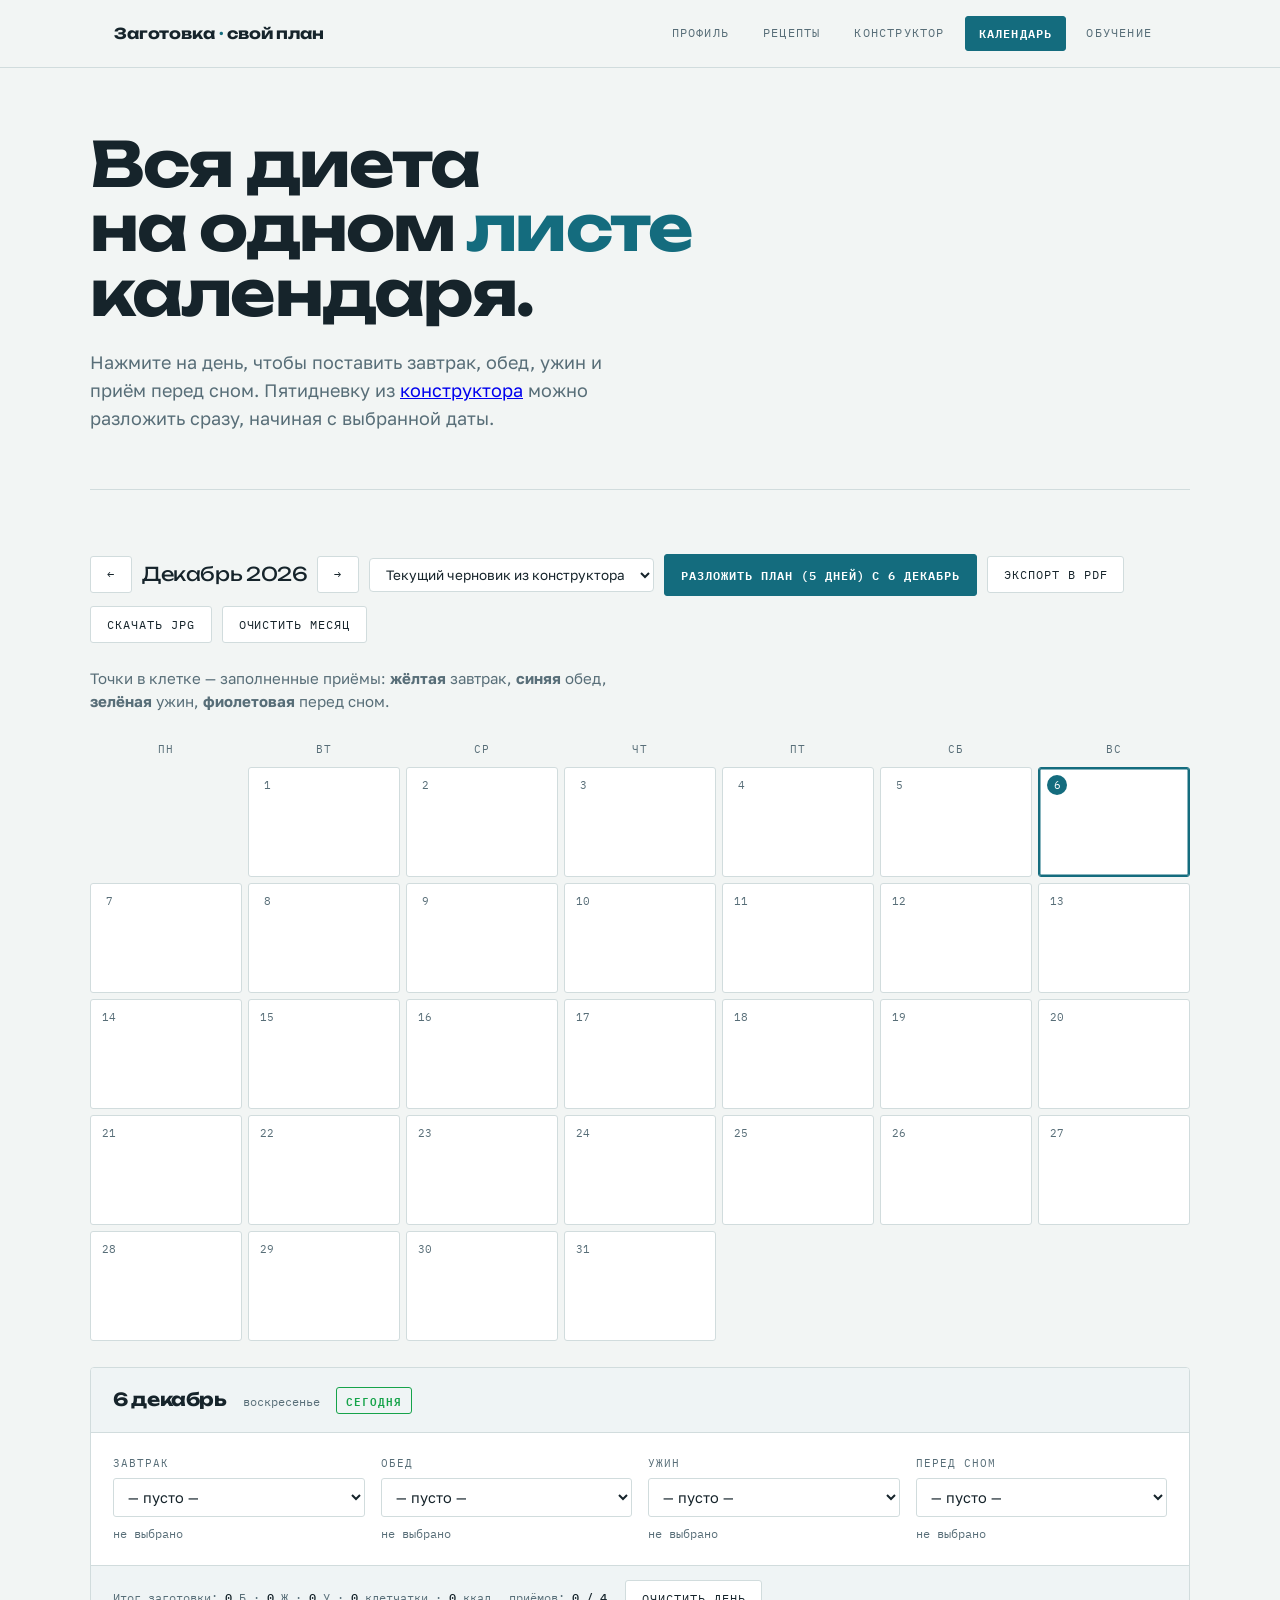
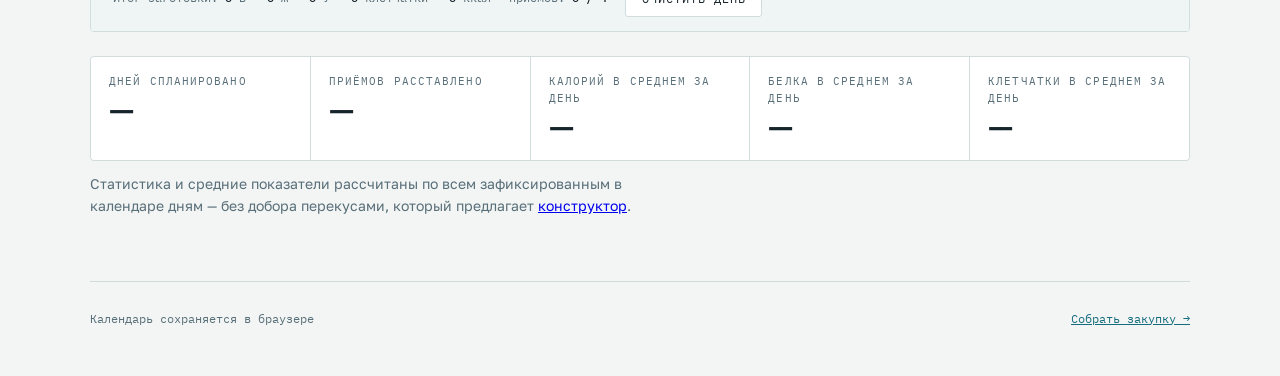
==== commit 6cfaf7d1: "2" ====
--- a/calendar.html
+++ b/calendar.html
@@ -16,14 +16,14 @@
   min-width:9ch; text-align:center}
 .cal-ctl .sp{flex:1 1 20px}
 
-.dow{display:grid; grid-template-columns:repeat(7,1fr); gap:6px; margin-bottom:6px}
+.dow{display:grid; grid-template-columns:repeat(7,minmax(0,1fr)); gap:6px; margin-bottom:6px; width:100%; box-sizing:border-box}
 .dow span{font-family:var(--mono); font-size:10.5px; letter-spacing:.1em;
-  text-transform:uppercase; color:var(--slate); text-align:center; padding:4px 0}
-.cal{display:grid; grid-template-columns:repeat(7,1fr); gap:6px}
+  text-transform:uppercase; color:var(--slate); text-align:center; padding:4px 0; min-width:0; overflow:hidden}
+.cal{display:grid; grid-template-columns:repeat(7,minmax(0,1fr)); gap:6px; width:100%; box-sizing:border-box}
 .cell{border:1px solid var(--line); border-radius:3px; background:var(--frost);
   min-height:110px; padding:7px 8px; text-align:left; cursor:pointer;
   font-family:inherit; color:inherit; display:flex; flex-direction:column;
-  gap:4px; transition:.12s}
+  gap:4px; transition:.12s; min-width:0; width:100%; overflow:hidden; box-sizing:border-box}
 .cell:hover{border-color:var(--brine)}
 .cell.out{background:transparent; border-color:transparent; cursor:default}
 .cell.today .num{color:#fff; background:var(--brine)}
@@ -36,12 +36,13 @@
 .num{font-family:var(--mono); font-size:11px; color:var(--slate);
   width:20px; height:20px; border-radius:50%; display:grid; place-items:center; flex:0 0 auto}
 .mini{font-size:11px; line-height:1.35; color:var(--steel);
-  display:flex; gap:4px; align-items:flex-start}
-.mini i{flex:0 0 auto; width:6px; height:6px; border-radius:2px; margin-top:4px}
+  display:flex; gap:5px; align-items:center; min-width:0; width:100%; overflow:hidden}
+.mini i{flex:0 0 6px; width:6px; height:6px; border-radius:2px; margin-top:0}
 .mini.b i{background:var(--yolk)} .mini.l i{background:var(--brine)} .mini.d i{background:var(--dill)}
 .mini.n i{background:#6A5A8C}
-.mini span{overflow:hidden; text-overflow:ellipsis; white-space:nowrap}
-.kc{margin-top:auto; font-family:var(--mono); font-size:10.5px; color:var(--slate)}
+.mini span{overflow:hidden; text-overflow:ellipsis; white-space:nowrap; min-width:0; flex:1 1 auto; display:block}
+.kc{margin-top:auto; font-family:var(--mono); font-size:10.5px; color:var(--slate); white-space:nowrap; overflow:hidden; text-overflow:ellipsis}
+.kc em{font-style:normal; opacity:.75}
 @media(max-width:560px){
   .cell{min-height:80px; padding:5px 5px}
   .mini{font-size:10px} .mini span{display:none}
@@ -102,6 +103,7 @@
       <a href="index.html">Рецепты</a>
       <a href="plan.html">Конструктор</a>
       <a href="calendar.html" aria-current="page">Календарь</a>
+      <a href="education.html">Обучение</a>
     </nav>
   </div>
 </header>
@@ -229,11 +231,16 @@
     var isDeployed = !!depDay;
     var e = cal[k] || {};
     var cls = 'cell' + (k === todayKey ? ' today' : '');
-    var t = { p: 0, kcal: 0 };
+    var t = { p: 0, f: 0, c: 0, fib: 0, kcal: 0, n: 0 };
     var rows = MEALS.map(function (m) {
       var dish = BY_ID[e[m.key]];
       if (!dish) return '';
-      t.kcal += dish.mac.kcal; t.p += dish.mac.p;
+      t.kcal += dish.mac.kcal;
+      t.p += dish.mac.p;
+      t.f += dish.mac.f;
+      t.c += dish.mac.c;
+      t.fib += (dish.mac.fib || 0);
+      t.n++;
       return '<span class="mini ' + m.key + '"><i></i><span>' + esc(dish.short) + '</span></span>';
     }).join('');
 
@@ -241,11 +248,17 @@
       '<span class="num">' + d.getDate() + '</span>' +
       '</div>';
 
+    var kcHtml = '';
+    if (t.n > 0) {
+      var add = suggestAddons(t, d.getDate());
+      var gap = (add && add.sum) ? add.sum.kcal : (add ? add.gap : 0);
+      kcHtml = '<span class="kc">' + t.kcal + ' ккал' + (gap >= 80 ? ' <em>(+' + gap + ')</em>' : '') + '</span>';
+    }
+
     html += '<button class="' + cls + '" data-k="' + k + '"' +
       ' aria-pressed="' + (k === picked) + '"' +
       ' aria-label="' + d.getDate() + ' ' + MONTHS[view.m].toLowerCase() + '">' +
-      numHeader + rows +
-      '<span class="kc">' + (t.kcal ? t.kcal + ' ккал' : '') + '</span></button>';
+      numHeader + rows + kcHtml + '</button>';
   }
   document.getElementById('cal').innerHTML = html;
 
@@ -263,6 +276,23 @@
   var pseudo = {};
   MEALS.forEach(function (m) { pseudo[m.key] = [e[m.key] || '']; });
   var t = dayCheck(pseudo, 0).totals;
+  var add = t.n ? suggestAddons(t, d.getDate()) : { items: [], sum: null, gap: 0 };
+
+  var addHtml = '';
+  if (add.items && add.items.length) {
+    addHtml = '<div class="day-addons" style="padding:14px 22px; background:#FAFDFC; border-top:1px solid var(--line); display:flex; flex-direction:column; gap:8px">' +
+      '<div style="font-family:var(--mono); font-size:11px; letter-spacing:.08em; text-transform:uppercase; color:var(--brine); font-weight:600; display:flex; justify-content:space-between; align-items:center; flex-wrap:wrap; gap:4px">' +
+        '<span>Добрать до нормы · ' + add.sum.kcal + ' ккал</span>' +
+        '<span style="font-weight:400; color:var(--slate)">+' + add.sum.p + ' Б · +' + add.sum.fib + ' г клетчатки</span>' +
+      '</div>' +
+      '<div style="display:flex; flex-wrap:wrap; gap:6px 12px; font-size:13px; color:var(--steel)">' +
+        add.items.map(function(x) {
+          return '<span style="background:var(--ing-bg); padding:3px 8px; border-radius:3px; border:1px solid var(--line); display:inline-flex; gap:6px; align-items:baseline">' +
+            esc(x.n) + ' <b style="font-family:var(--mono); font-weight:600; font-size:12px; color:var(--brine)">' + esc(x.q) + '</b></span>';
+        }).join('') +
+      '</div>' +
+    '</div>';
+  }
 
   document.getElementById('day').innerHTML =
     '<div class="day-h"><b>' + d.getDate() + ' ' + MONTHS[d.getMonth()].toLowerCase() + '</b>' +
@@ -284,9 +314,10 @@
           ' У · ' + dish.mac.kcal + ' ккал' : 'не выбрано') + '</p>' +
       '</div>';
     }).join('') + '</div>' +
-    '<div class="day-f"><span>Итог дня: <b>' + t.p + '</b> Б · <b>' + t.f +
+    addHtml +
+    '<div class="day-f"><span>Итог заготовки: <b>' + t.p + '</b> Б · <b>' + t.f +
       '</b> Ж · <b>' + t.c + '</b> У · <b>' + t.fib + '</b> клетчатки · <b>' +
-      t.kcal + '</b> ккал</span>' +
+      t.kcal + '</b> ккал' + (add.sum ? ' · <span style="color:var(--brine)">добор: <b>+' + add.sum.kcal + ' ккал</b></span> = <b>' + (t.kcal + add.sum.kcal) + '</b> ккал' : '') + '</span>' +
       '<span>приёмов: <b>' + t.n + ' / ' + MEALS.length + '</b></span>' +
       '<button class="btn noprint" id="dayclear">Очистить день</button></div>';
 
@@ -601,9 +632,12 @@
 
     // Калории внизу ячейки
     if (dayKcal > 0) {
-      ctx.font = 'bold 11px monospace, sans-serif';
+      ctx.font = '500 11px monospace, sans-serif';
       ctx.fillStyle = '#586E78';
-      ctx.fillText(dayKcal + ' ккал', cellX + 12, cellY + cellH - 12);
+      var add = typeof suggestAddons === 'function' ? suggestAddons({ p: 0, f: 0, c: 0, fib: 0, kcal: dayKcal, n: 1 }, d.getDate()) : null;
+      var gap = (add && add.sum) ? add.sum.kcal : (add ? add.gap : 0);
+      var kcLabel = dayKcal + ' ккал' + (gap >= 80 ? ' (+' + gap + ')' : '');
+      ctx.fillText(kcLabel, cellX + 10, cellY + cellH - 12);
     }
   }
 
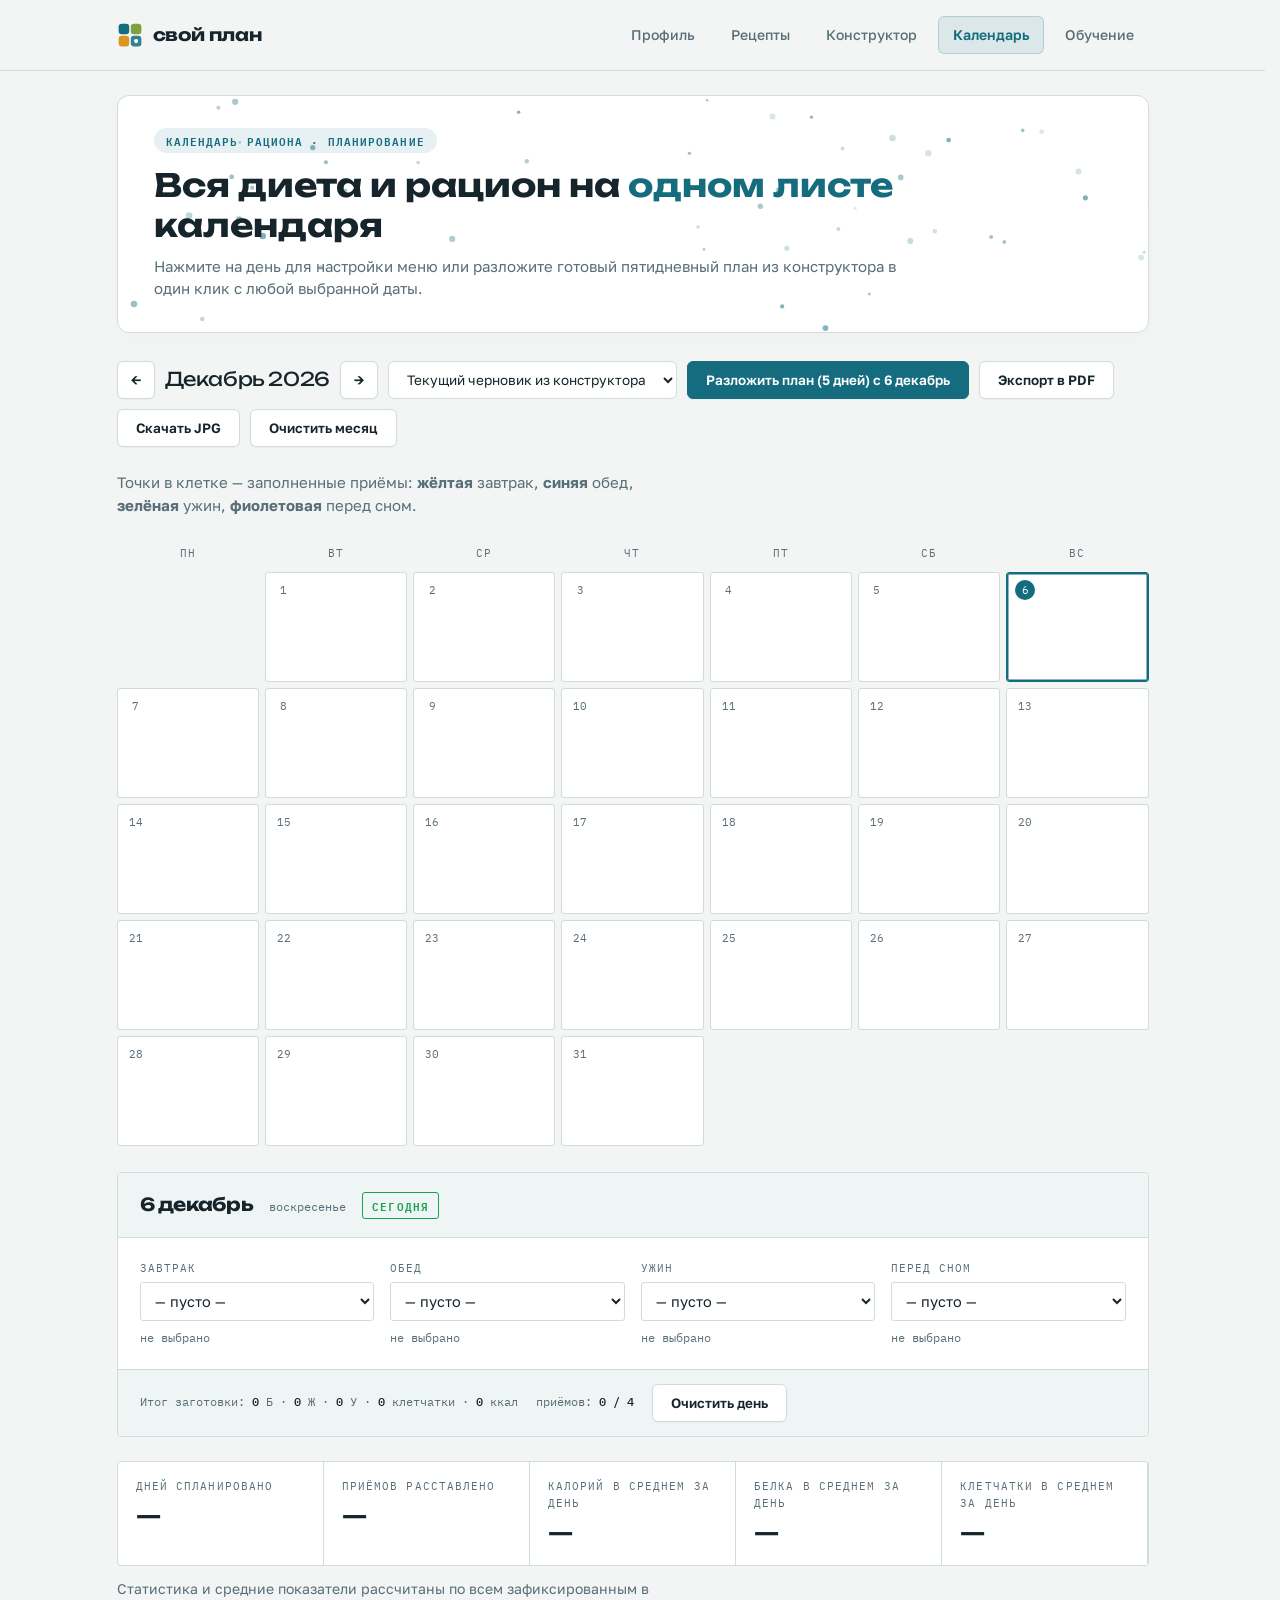
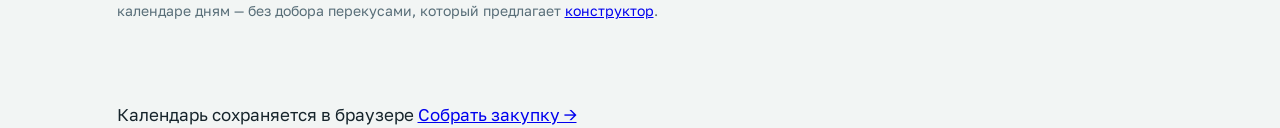
==== commit 92c4c445: "3" ====
--- a/calendar.html
+++ b/calendar.html
@@ -1,11 +1,13 @@
-<!doctype html>
+﻿<!doctype html>
 <html lang="ru">
 <head>
 <meta charset="utf-8">
 <meta name="viewport" content="width=device-width, initial-scale=1, viewport-fit=cover">
 <title>Календарь — планирование диеты по дням</title>
 <meta name="description" content="Календарь на месяц: расставьте завтраки, обеды, ужины и приёмы перед сном по датам, перенесите готовую пятидневку на любой день и следите за калориями, белком и клетчаткой.">
+<link rel="icon" type="image/png" sizes="256x256" href="favicon.png">
 <link rel="preconnect" href="https://fonts.googleapis.com">
+<link rel="icon" type="image/png" sizes="256x256" href="favicon.png">
 <link rel="preconnect" href="https://fonts.gstatic.com" crossorigin>
 <link href="https://fonts.googleapis.com/css2?family=Unbounded:wght@500;700&family=Golos+Text:wght@400;500;600&family=IBM+Plex+Mono:wght@400;500&display=swap" rel="stylesheet">
 <link rel="stylesheet" href="style.css">
@@ -97,7 +99,16 @@
 <body>
 <header class="top">
   <div class="wrap">
-    <a class="mark" href="index.html">Заготовка <span>·</span> свой план</a>
+    <a class="mark" href="index.html" aria-label="свой план">
+      <svg class="mark-icon" width="26" height="26" viewBox="0 0 32 32" fill="none" xmlns="http://www.w3.org/2000/svg">
+        <rect x="2" y="2" width="13" height="13" rx="4" fill="#146C7E"/>
+        <rect x="17" y="2" width="13" height="13" rx="4" fill="#7FA23C"/>
+        <rect x="2" y="17" width="13" height="13" rx="4" fill="#D9971F"/>
+        <rect x="17" y="17" width="13" height="13" rx="4" fill="#146C7E" fill-opacity="0.85"/>
+        <circle cx="23.5" cy="23.5" r="2.5" fill="#FFFFFF"/>
+      </svg>
+      <span>свой план</span>
+    </a>
     <nav class="nav">
       <a href="profile.html">Профиль</a>
       <a href="index.html">Рецепты</a>
@@ -108,20 +119,18 @@
   </div>
 </header>
 
-<main>
-<section class="hero wrap">
-  <h1>Вся диета<br>на одном <em>листе</em><br>календаря.</h1>
-  <p class="lede">Нажмите на день, чтобы поставить завтрак, обед, ужин и приём
-    перед сном. Пятидневку из <a href="plan.html">конструктора</a> можно разложить
-    сразу, начиная с выбранной даты.</p>
-</section>
-
-<section class="sec wrap">
+<main class="wrap" style="padding-bottom: 80px;">
+  <section class="hero-box" id="hero-box">
+    <div class="hero-eyebrow">КАЛЕНДАРЬ РАЦИОНА · ПЛАНИРОВАНИЕ</div>
+    <h1>Вся диета и рацион на <em>одном листе</em> календаря</h1>
+    <p class="lede">Нажмите на день для настройки меню или разложите готовый пятидневный план из конструктора в один клик с любой выбранной даты.</p>
+  </section>
+
   <div class="cal-ctl noprint">
     <button class="btn" id="prev" aria-label="Предыдущий месяц">←</button>
     <span class="mon" id="mon"></span>
     <button class="btn" id="next" aria-label="Следующий месяц">→</button>
-    <select id="cal-saved-plans-select" class="saved-plans-select" style="padding:7px 12px; border:1px solid var(--line); border-radius:4px; font-family:inherit; font-size:13.5px; background:#FFFFFF; color:var(--steel); cursor:pointer" title="Выберите рацион для разложения">
+    <select id="cal-saved-plans-select" class="saved-plans-select" title="Выберите рацион для разложения">
       <option value="draft">Текущий черновик из конструктора</option>
     </select>
     <button class="btn btn-solid" id="apply">Разложить в календарь</button>
@@ -141,7 +150,6 @@
   <div class="day" id="day"></div>
   <div class="sum" id="sum"></div>
   <p class="sum-note">Статистика и средние показатели рассчитаны по всем зафиксированным в календаре дням — без добора перекусами, который предлагает <a href="plan.html">конструктор</a>.</p>
-</section>
 </main>
 
 <footer class="foot wrap">
@@ -709,8 +717,15 @@
   }, 100);
 }
 </script>
+<script src="particles.js"></script>
+<script>
+  if (typeof initParticles === 'function') {
+    initParticles('hero-box', { color: '#146C7E', quantity: 50, size: 1.3 });
+  }
+</script>
 <!-- impeccable-live-start -->
 <script src="http://localhost:8401/live.js?token=4fa6ded7-7332-4de5-94ee-8a15176c392f"></script>
 <!-- impeccable-live-end -->
 </body>
 </html>
+
--- a/style.css
+++ b/style.css
@@ -14,7 +14,7 @@
   --badge-l:#16A34A;
   --badge-d:#E07A5F;
   --badge-n:#8B5CF6;
-  --wrap:1100px;
+  --wrap:1080px;
   --mono:'IBM Plex Mono',ui-monospace,monospace;
   --disp:'Unbounded','Golos Text',system-ui,sans-serif;
   --body:'Golos Text',system-ui,-apple-system,'Segoe UI',sans-serif;
@@ -22,14 +22,21 @@
 
 *{box-sizing:border-box}
 [hidden]{display:none !important}
-html{-webkit-text-size-adjust:100%}
+html {
+  -webkit-text-size-adjust: 100%;
+  overflow-y: scroll;
+  overflow-x: hidden;
+  scrollbar-gutter: stable;
+}
 body{
   margin:0; background:var(--ice); color:var(--steel);
   font-family:var(--body); font-size:17px; line-height:1.55;
   -webkit-font-smoothing:antialiased;
+  font-feature-settings: "zero" 0;
+  font-variant-numeric: normal;
   transition:background-color .25s ease, color .25s ease;
 }
-.wrap{max-width:var(--wrap); margin:0 auto; padding:0 24px}
+.wrap{max-width:1080px; margin:0 auto; padding:0 24px; width:100%; box-sizing:border-box;}
 h1,h2,h3{margin:0; font-weight:700}
 ul{margin:0; padding:0; list-style:none}
 :focus-visible{outline:2px solid var(--brine); outline-offset:3px}
@@ -38,24 +45,99 @@
 .top{position:sticky; top:0; z-index:100; border-bottom:1px solid var(--line); background:var(--ice); transition:background-color .25s, border-color .25s}
 .top .wrap{display:flex; justify-content:space-between; align-items:center;
   gap:10px 20px; padding-top:16px; padding-bottom:16px; flex-wrap:wrap}
-.mark{font-family:var(--disp); font-weight:700; font-size:15px;
-  letter-spacing:-.01em; text-decoration:none; color:var(--steel)}
-.mark span{color:var(--brine)}
+.mark{font-family:var(--disp); font-weight:700; font-size:17px;
+  letter-spacing:-.01em; text-decoration:none; color:var(--steel);
+  display:inline-flex; align-items:center; gap:10px}
+.mark span{color:var(--steel)}
+.mark-icon{width:26px; height:26px; flex-shrink:0; transition:transform .2s ease}
+.mark:hover .mark-icon{transform:scale(1.06)}
 .nav{display:flex; gap:6px; flex-wrap:wrap; align-items:center}
-.nav a{font-family:var(--mono); font-size:12px; letter-spacing:.1em;
-  text-transform:uppercase; color:var(--slate); text-decoration:none;
-  padding:7px 13px; border-radius:3px; border:1px solid transparent; transition:.15s}
-.nav a:hover{color:var(--brine); border-color:var(--line)}
-.nav a[aria-current]{color:#fff; background:var(--brine); border-color:var(--brine); font-weight:600}
+.nav a{
+  font-family:var(--body);
+  font-size:14px;
+  font-weight:500;
+  letter-spacing:0;
+  text-transform:none;
+  color:var(--slate);
+  text-decoration:none;
+  padding:7px 14px;
+  border-radius:6px;
+  border:1px solid transparent;
+  transition:all .18s cubic-bezier(0.16, 1, 0.3, 1);
+}
+.nav a:hover{
+  color:var(--brine);
+  background:var(--frost);
+  border-color:var(--line);
+}
+.nav a[aria-current]{
+  color:var(--brine);
+  background:rgba(20, 108, 126, 0.1);
+  border-color:rgba(20, 108, 126, 0.2);
+  font-weight:600;
+}
 
 /* ---- герой ---- */
-.hero{padding:64px 0 56px}
-.eyebrow{font-family:var(--mono); font-size:12px; letter-spacing:.16em;
-  text-transform:uppercase; color:var(--brine); margin:0 0 22px}
-.hero h1{font-family:var(--disp); font-size:clamp(32px,6vw,62px);
-  line-height:1.04; letter-spacing:-.03em; max-width:16ch}
-.hero h1 em{font-style:normal; color:var(--brine)}
-.lede{margin:24px 0 0; max-width:48ch; color:var(--slate); font-size:18px}
+.hero{padding:32px 0 24px}
+.hero-box {
+  min-height: 210px;
+  box-sizing: border-box;
+  display: flex;
+  flex-direction: column;
+  justify-content: center;
+  background: var(--frost);
+  border: 1px solid var(--line);
+  border-radius: 12px;
+  padding: 32px 36px;
+  margin-top: 24px;
+  margin-bottom: 28px;
+  box-shadow: 0 4px 20px rgba(0,0,0,0.02);
+  position: relative;
+  overflow: hidden;
+}
+.hero-eyebrow {
+  display: inline-flex;
+  align-items: center;
+  gap: 8px;
+  font-family: var(--mono);
+  font-size: 11px;
+  letter-spacing: .1em;
+  text-transform: uppercase;
+  color: var(--brine);
+  font-weight: 600;
+  background: rgba(20, 108, 126, 0.1);
+  padding: 4px 12px;
+  border-radius: 20px;
+  margin-bottom: 12px;
+  align-self: flex-start;
+}
+.hero-box h1, .hero h1 {
+  font-family: var(--disp);
+  font-size: clamp(24px, 3.2vw, 32px);
+  line-height: 1.25;
+  color: var(--steel);
+  margin: 0 0 10px;
+  max-width: 820px;
+}
+.hero-box h1 em, .hero h1 em {
+  font-style: normal;
+  color: var(--brine);
+}
+.hero-box p, .hero-box .lede, .hero .lede {
+  color: var(--slate);
+  font-size: 15px;
+  line-height: 1.5;
+  max-width: 780px;
+  margin: 0;
+}
+@media (max-width: 640px) {
+  .hero-box {
+    min-height: auto;
+    padding: 24px 20px;
+    margin-top: 16px;
+    margin-bottom: 20px;
+  }
+}
 
 /* ---- правила-спойлер ---- */
 .rules-spoiler{margin-top:14px}
@@ -219,43 +301,159 @@
 .qty{margin-left:auto; font-family:var(--mono); font-size:13px;
   color:var(--slate); white-space:nowrap; text-decoration:none}
 
-/* ---- кнопки ---- */
-.btn{font-family:var(--mono); font-size:12px; letter-spacing:.08em;
-  text-transform:uppercase; padding:10px 16px; border-radius:3px;
-  border:1px solid var(--line); background:var(--frost); color:var(--steel);
-  cursor:pointer; text-decoration:none; display:inline-block; transition:.15s}
-.btn:hover{border-color:var(--brine); color:var(--brine)}
-.btn-solid{background:var(--brine); border-color:var(--brine); color:#fff; font-weight:600}
-
-.btn-solid:hover{background:var(--brine-dark); border-color:var(--brine-dark)}
-
-.btn-in-plan{background:var(--dill); border-color:var(--dill); color:#fff; font-weight:600}
-
-
-/* ---- подвал ---- */
-.foot{border-top:1px solid var(--line); padding:28px 0 max(48px, env(safe-area-inset-bottom));
-  font-family:var(--mono); font-size:12px; color:var(--slate);
-  display:flex; justify-content:space-between; gap:14px; flex-wrap:wrap}
-.foot a{color:var(--brine)}
+/* ---- кнопки и элементы управления ---- */
+.btn {
+  height: 38px;
+  box-sizing: border-box;
+  font-family: var(--body);
+  font-size: 13.5px;
+  font-weight: 600;
+  letter-spacing: 0;
+  text-transform: none;
+  padding: 0 18px;
+  border-radius: 6px;
+  border: 1px solid var(--line);
+  background: #FFFFFF;
+  color: var(--steel);
+  cursor: pointer;
+  text-decoration: none;
+  display: inline-flex;
+  align-items: center;
+  justify-content: center;
+  gap: 8px;
+  transition: all .18s cubic-bezier(0.16, 1, 0.3, 1);
+  vertical-align: middle;
+  white-space: nowrap;
+  box-shadow: 0 1px 2px rgba(0, 0, 0, 0.04);
+}
+.btn:hover {
+  border-color: var(--brine);
+  color: var(--brine);
+  transform: translateY(-1px);
+  box-shadow: 0 3px 8px rgba(20, 108, 126, 0.12);
+}
+.btn:active {
+  transform: translateY(0);
+  box-shadow: none;
+}
+.btn-solid {
+  background: var(--brine);
+  border-color: var(--brine);
+  color: #FFFFFF;
+  font-weight: 600;
+}
+.btn-solid:hover {
+  background: var(--brine-dark);
+  border-color: var(--brine-dark);
+  color: #FFFFFF;
+}
+.btn-in-plan {
+  background: var(--dill);
+  border-color: var(--dill);
+  color: #FFFFFF;
+  font-weight: 600;
+}
+
+/* ---- универсальные выпадающие списки (select) ---- */
+select.saved-plans-select, select.cal-saved-plans-select, .cal-ctl select, .plan-deploy-panel select {
+  height: 38px;
+  box-sizing: border-box;
+  font-family: var(--body);
+  font-size: 13.5px;
+  padding: 0 14px;
+  border: 1px solid var(--line);
+  border-radius: 6px;
+  background: #FFFFFF;
+  color: var(--steel);
+  outline: none;
+  cursor: pointer;
+  display: inline-flex;
+  align-items: center;
+  vertical-align: middle;
+  transition: border-color .15s, box-shadow .15s;
+}
+select.saved-plans-select:focus, select.cal-saved-plans-select:focus, .cal-ctl select:focus, .plan-deploy-panel select:focus {
+  border-color: var(--brine);
+  box-shadow: 0 0 0 3px rgba(20, 108, 126, 0.12);
+}
 
 /* ---- панель выбора длины и режима рациона ---- */
-.plan-deploy-panel{border:1px solid var(--line); border-radius:4px; background:var(--frost);
-  padding:16px 20px; margin-bottom:20px; display:flex; flex-wrap:wrap; gap:16px 30px; align-items:center}
-.deploy-group{display:flex; align-items:center; gap:10px; flex-wrap:wrap}
-.days-chips, .mode-chips{display:flex; gap:6px; flex-wrap:wrap}
+.plan-deploy-panel {
+  border: 1px solid var(--line);
+  border-radius: 8px;
+  background: var(--frost);
+  padding: 18px 24px;
+  margin-bottom: 24px;
+  display: flex;
+  flex-wrap: wrap;
+  gap: 16px 28px;
+  align-items: center;
+  box-shadow: 0 2px 12px rgba(0, 0, 0, 0.02);
+}
+.deploy-group { display: flex; align-items: center; gap: 10px; flex-wrap: wrap; }
+.days-chips, .mode-chips { display: flex; gap: 6px; flex-wrap: wrap; }
 
 /* ---- чипы и фильтры ---- */
-.chip{font-family:var(--mono); font-size:12px; letter-spacing:.04em;
-  padding:7px 13px; border-radius:3px; border:1px solid var(--line);
-  background:var(--frost); color:var(--steel); cursor:pointer; transition:.12s;
-  display:inline-flex; align-items:center; gap:6px}
-.chip:hover{border-color:var(--brine); color:var(--brine)}
-.chip[aria-pressed="true"]{background:var(--brine); border-color:var(--brine); color:#fff; font-weight:600}
+.chip {
+  height: 38px;
+  box-sizing: border-box;
+  font-family: var(--body);
+  font-size: 13px;
+  font-weight: 500;
+  letter-spacing: 0;
+  padding: 0 16px;
+  border-radius: 6px;
+  border: 1px solid var(--line);
+  background: #FFFFFF;
+  color: var(--steel);
+  cursor: pointer;
+  transition: all .18s cubic-bezier(0.16, 1, 0.3, 1);
+  display: inline-flex;
+  align-items: center;
+  justify-content: center;
+  gap: 6px;
+  vertical-align: middle;
+}
+.chip:hover {
+  border-color: var(--brine);
+  color: var(--brine);
+  transform: translateY(-1px);
+}
+.chip[aria-pressed="true"] {
+  background: rgba(20, 108, 126, 0.12);
+  border-color: var(--brine);
+  color: var(--brine);
+  font-weight: 600;
+  box-shadow: 0 2px 8px rgba(20, 108, 126, 0.08);
+}
+
+/* ---- иконки для листания месяцев ---- */
+.cal-ctl #prev, .cal-ctl #next {
+  width:38px;
+  padding:0;
+}
 
 
 /* ---- сетка в конструкторе и календаре ---- */
-.slot{border:1px solid var(--line); border-radius:4px; background:var(--frost); padding:14px}
-.slot select{background:var(--ing-bg); color:var(--steel); border:1px solid var(--line); border-radius:3px}
+.slot {
+  border: none;
+  border-radius: 0;
+  background: transparent;
+  padding: 14px 16px;
+  box-sizing: border-box;
+}
+.slot select {
+  width: 100%;
+  height: 38px;
+  background: #FFFFFF;
+  color: var(--steel);
+  border: 1px solid var(--line);
+  border-radius: 4px;
+  padding: 0 12px;
+  font-family: var(--body);
+  font-size: 13.5px;
+  box-sizing: border-box;
+}
 
 /* ---- адаптация для сенсорных экранов (touch targets) ---- */
 @media (pointer: coarse), (max-width: 768px){
@@ -461,12 +659,12 @@
   transition: transform .25s ease, opacity .25s ease, max-height .25s ease;
 }
 
-/* На экранах от 1640px панель фиксируется СЛЕВА ВНЕ основного контейнера .wrap (1100px) */
+/* На экранах от 1640px панель фиксируется СЛЕВА ВНЕ основного контейнера .wrap (1080px) */
 @media (min-width: 1640px) {
   .plan-sidebar {
     top: 90px;
     bottom: auto;
-    left: calc((100vw - 1100px) / 2 - 275px);
+    left: calc((100vw - 1080px) / 2 - 275px);
     width: 250px;
     box-shadow: 0 10px 30px rgba(0, 0, 0, 0.06);
   }
@@ -540,10 +738,10 @@
 }
 
 .plan-sidebar-count.complete {
-  background: var(--brine);
-  color: #ffffff;
-  border-color: var(--brine);
-  animation: completePulse 2.5s infinite ease-in-out;
+  background: rgba(16, 185, 129, 0.12);
+  color: #059669;
+  border: 1px solid rgba(16, 185, 129, 0.3);
+  font-weight: 700;
 }
 
 .plan-sidebar-toggle-btn {
@@ -692,15 +890,15 @@
 .plan-sidebar-rand-btn {
   background: var(--ice);
   border: 1px solid var(--line);
-  border-radius: 4px;
+  border-radius: 6px;
   color: var(--brine);
-  font-family: var(--mono);
-  font-size: 11px;
-  padding: 6px 8px;
+  font-family: var(--body);
+  font-size: 13px;
+  padding: 8px;
   cursor: pointer;
   text-align: center;
   font-weight: 500;
-  transition: all .15s ease;
+  transition: all .18s ease;
   display: flex;
   align-items: center;
   justify-content: center;
@@ -736,3 +934,20 @@
   background: var(--brine-dark);
 }
 
+/* ---- сетка приёмов для режима Единый рацион ---- */
+.repeat-slots-grid {
+  display: grid;
+  grid-template-columns: repeat(4, 1fr);
+  gap: 12px;
+}
+@media (max-width: 900px) {
+  .repeat-slots-grid {
+    grid-template-columns: repeat(2, 1fr);
+  }
+}
+@media (max-width: 540px) {
+  .repeat-slots-grid {
+    grid-template-columns: 1fr;
+  }
+}
+
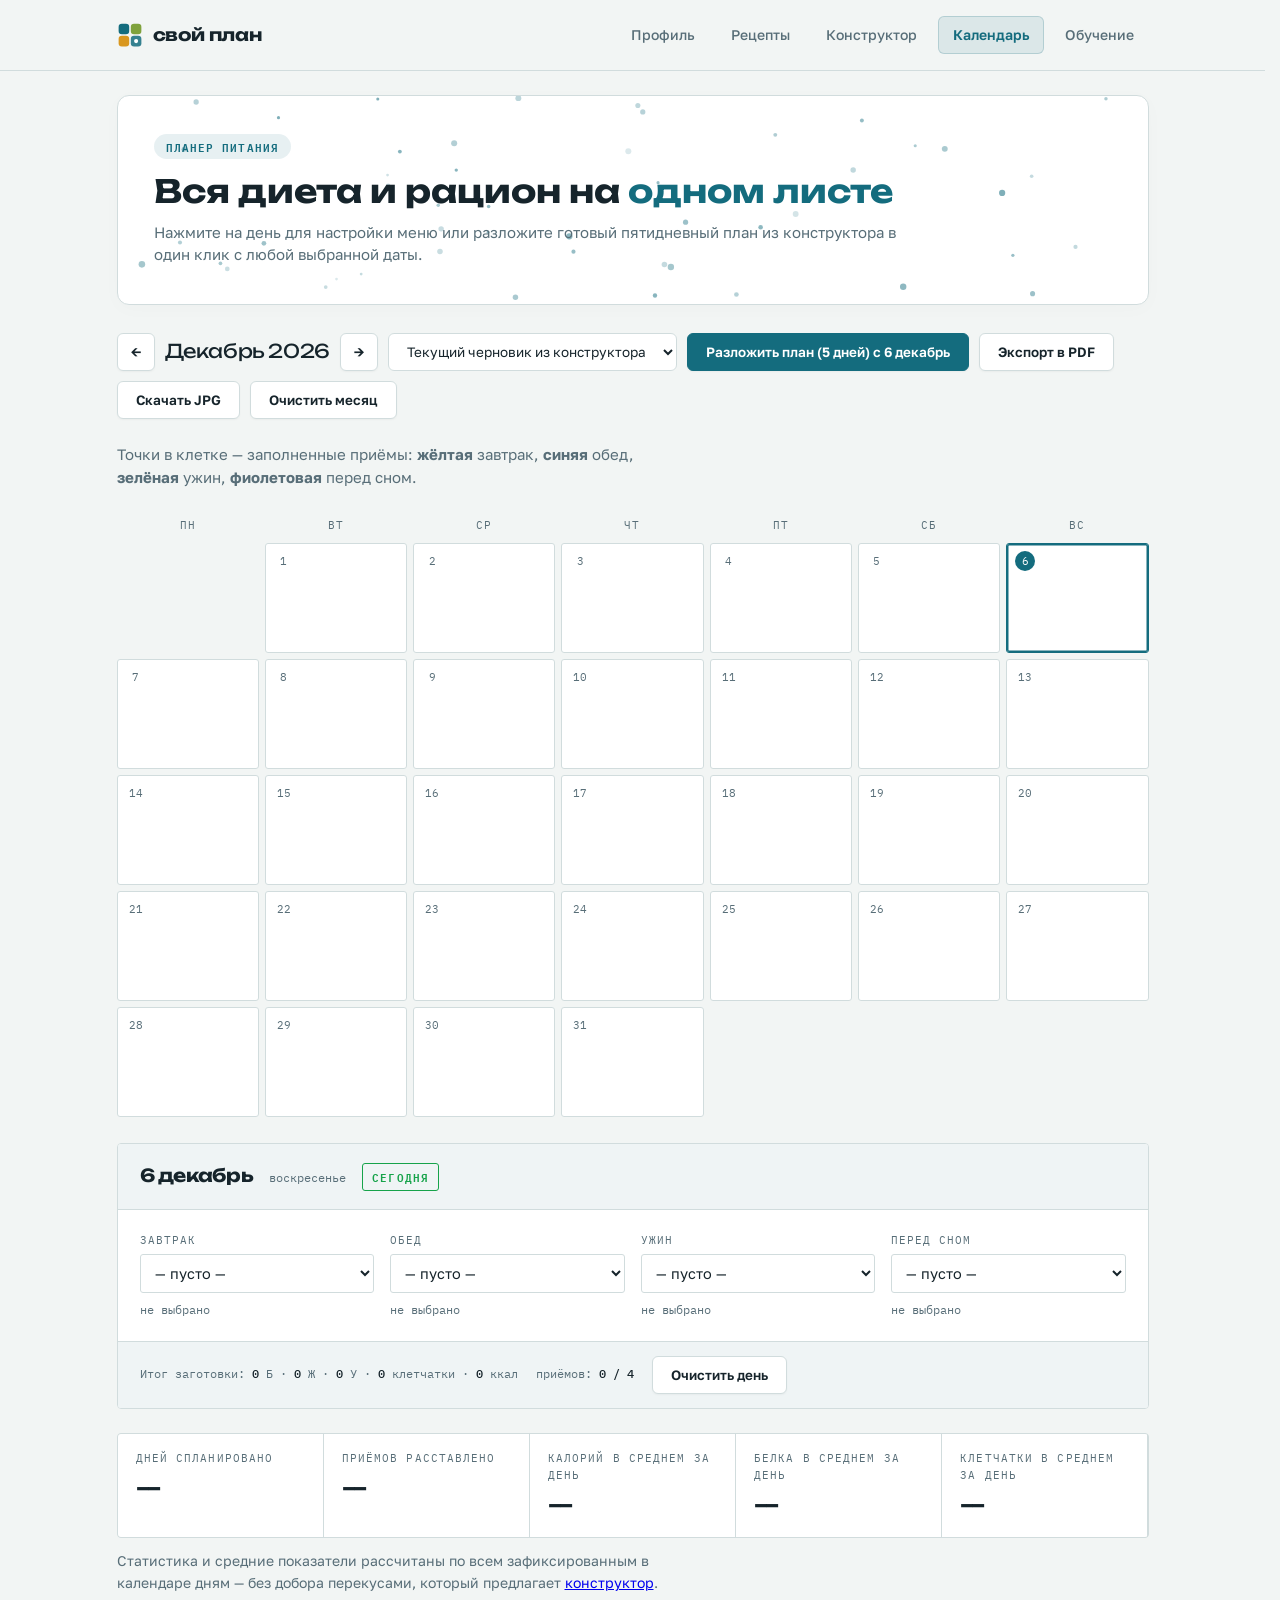
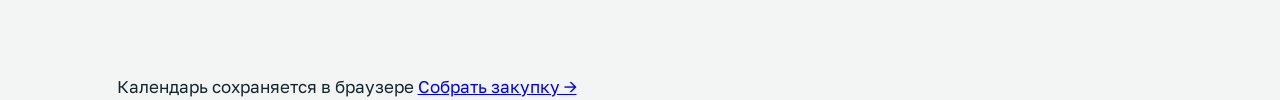
==== commit cd586062: "5" ====
--- a/calendar.html
+++ b/calendar.html
@@ -1,4 +1,4 @@
-﻿<!doctype html>
+<!doctype html>
 <html lang="ru">
 <head>
 <meta charset="utf-8">
@@ -121,8 +121,8 @@
 
 <main class="wrap" style="padding-bottom: 80px;">
   <section class="hero-box" id="hero-box">
-    <div class="hero-eyebrow">КАЛЕНДАРЬ РАЦИОНА · ПЛАНИРОВАНИЕ</div>
-    <h1>Вся диета и рацион на <em>одном листе</em> календаря</h1>
+    <div class="hero-eyebrow">ПЛАНЕР ПИТАНИЯ</div>
+    <h1>Вся диета и рацион на <em>одном листе</em></h1>
     <p class="lede">Нажмите на день для настройки меню или разложите готовый пятидневный план из конструктора в один клик с любой выбранной даты.</p>
   </section>
 
--- a/style.css
+++ b/style.css
@@ -646,27 +646,27 @@
   position: fixed;
   bottom: 24px;
   left: 24px;
-  width: 280px;
-  background: var(--frost);
-  border: 1px solid var(--line);
-  border-radius: 10px;
-  padding: 16px;
-  box-shadow: 0 12px 36px rgba(0, 0, 0, 0.12);
+  width: 300px;
+  background: #FFFFFF;
+  border: 1px solid var(--line);
+  border-radius: 14px;
+  padding: 14px;
+  box-shadow: 0 16px 40px rgba(22, 36, 43, 0.08), 0 2px 8px rgba(0, 0, 0, 0.04);
   z-index: 90;
   display: flex;
   flex-direction: column;
   gap: 10px;
-  transition: transform .25s ease, opacity .25s ease, max-height .25s ease;
-}
-
-/* На экранах от 1640px панель фиксируется СЛЕВА ВНЕ основного контейнера .wrap (1080px) */
+  transition: transform .25s ease, opacity .25s ease, box-shadow .25s ease;
+  box-sizing: border-box;
+}
+
 @media (min-width: 1640px) {
   .plan-sidebar {
     top: 90px;
     bottom: auto;
-    left: calc((100vw - 1080px) / 2 - 275px);
-    width: 250px;
-    box-shadow: 0 10px 30px rgba(0, 0, 0, 0.06);
+    left: calc((100vw - 1080px) / 2 - 325px);
+    width: 300px;
+    box-shadow: 0 12px 36px rgba(22, 36, 43, 0.06), 0 2px 6px rgba(0, 0, 0, 0.03);
   }
 }
 
@@ -690,6 +690,9 @@
   align-items: center;
   padding-bottom: 8px;
   border-bottom: 1px solid var(--line);
+  gap: 6px;
+  width: 100%;
+  box-sizing: border-box;
 }
 
 .plan-sidebar.collapsed .plan-sidebar-header {
@@ -705,31 +708,54 @@
   display: flex;
   align-items: center;
   gap: 6px;
+  white-space: nowrap !important;
+  flex-shrink: 0;
+}
+
+.plan-sidebar-icon {
+  color: var(--brine);
+  flex-shrink: 0;
 }
 
 .plan-sidebar-actions {
   display: flex;
   align-items: center;
-  gap: 6px;
-}
-
-/* ---- Улучшенный индикатор 4 из 4 ---- */
-@keyframes completePulse {
-  0%, 100% { transform: scale(1); box-shadow: 0 2px 8px rgba(43, 122, 120, 0.25); }
-  50% { transform: scale(1.05); box-shadow: 0 4px 14px rgba(43, 122, 120, 0.45); }
+  gap: 4px;
+  flex-shrink: 0;
+}
+
+.plan-sidebar-reset-btn {
+  background: transparent;
+  border: 1px solid var(--line);
+  border-radius: 5px;
+  color: var(--slate);
+  font-family: var(--mono);
+  font-size: 10px;
+  padding: 2px 5px;
+  cursor: pointer;
+  transition: all .15s ease;
+  display: inline-flex;
+  align-items: center;
+  white-space: nowrap;
+}
+
+.plan-sidebar-reset-btn:hover {
+  border-color: #e11d48;
+  color: #e11d48;
+  background: #ffe4e6;
 }
 
 .plan-sidebar-count {
   font-family: var(--mono);
-  font-size: 11px;
+  font-size: 10.5px;
   font-weight: 700;
-  color: var(--slate);
-  background: var(--ing-bg);
-  padding: 3px 10px;
-  border-radius: 12px;
-  border: 1px solid var(--line);
+  color: var(--brine-dark);
+  background: rgba(20, 108, 126, 0.08);
+  padding: 2px 7px;
+  border-radius: 10px;
+  border: 1px solid rgba(20, 108, 126, 0.2);
   transition: all .25s ease;
-  letter-spacing: .02em;
+  letter-spacing: .01em;
   white-space: nowrap !important;
   display: inline-flex;
   align-items: center;
@@ -738,68 +764,99 @@
 }
 
 .plan-sidebar-count.complete {
-  background: rgba(16, 185, 129, 0.12);
+  background: #ECFDF5;
   color: #059669;
-  border: 1px solid rgba(16, 185, 129, 0.3);
-  font-weight: 700;
+  border: 1px solid #A7F3D0;
+  box-shadow: 0 2px 8px rgba(16, 185, 129, 0.2);
+  animation: completePulse 2s infinite;
 }
 
 .plan-sidebar-toggle-btn {
-  background: transparent;
-  border: 1px solid var(--line);
-  border-radius: 4px;
+  background: var(--ice);
+  border: 1px solid var(--line);
+  border-radius: 5px;
   color: var(--slate);
   font-family: var(--mono);
   font-size: 11px;
-  padding: 2px 6px;
+  width: 22px;
+  height: 22px;
+  padding: 0;
   cursor: pointer;
   transition: all .15s ease;
+  display: inline-flex;
+  align-items: center;
+  justify-content: center;
+  flex-shrink: 0;
 }
 
 .plan-sidebar-toggle-btn:hover {
   border-color: var(--brine);
   color: var(--brine);
+  background: #FFFFFF;
 }
 
 .plan-sidebar-slots {
   display: flex;
   flex-direction: column;
-  gap: 6px;
+  gap: 8px;
 }
 
 .plan-sidebar-slot {
   border: 1px dashed var(--line);
-  border-radius: 6px;
-  padding: 7px 9px;
-  background: var(--ice);
-  transition: .15s ease;
+  border-radius: 8px;
+  padding: 8px 10px;
+  background: #FAFDFC;
+  transition: all .18s ease;
 }
 
 .plan-sidebar-slot.filled {
   border-style: solid;
   border-color: var(--line);
-  border-left: 3px solid var(--brine);
-  background: var(--frost);
+  border-left-width: 3.5px;
+  background: #FFFFFF;
+  box-shadow: 0 2px 8px rgba(0, 0, 0, 0.03);
+}
+
+.plan-sidebar-slot.filled.slot-b { border-left-color: #0284C7; }
+.plan-sidebar-slot.filled.slot-l { border-left-color: #16A34A; }
+.plan-sidebar-slot.filled.slot-d { border-left-color: #E07A5F; }
+.plan-sidebar-slot.filled.slot-n { border-left-color: #8B5CF6; }
+
+.plan-sidebar-slot.filled:hover {
+  transform: translateY(-1.5px);
+  box-shadow: 0 6px 16px rgba(0, 0, 0, 0.06);
+  border-color: rgba(20, 108, 126, 0.25);
 }
 
 .plan-sidebar-slot-label {
+  display: flex;
+  justify-content: space-between;
+  align-items: center;
+  margin-bottom: 4px;
+}
+
+.slot-meal-pill {
   font-family: var(--mono);
-  font-size: 10px;
-  letter-spacing: .06em;
+  font-size: 9.5px;
+  letter-spacing: .08em;
   text-transform: uppercase;
-  color: var(--slate);
-  margin-bottom: 2px;
-  display: flex;
-  justify-content: space-between;
-  align-items: center;
-}
+  font-weight: 700;
+  padding: 2px 6px;
+  border-radius: 4px;
+}
+
+.slot-meal-pill.b { background: #E0F2FE; color: #0284C7; }
+.slot-meal-pill.l { background: #DCFCE7; color: #16A34A; }
+.slot-meal-pill.d { background: #FFEDD5; color: #EA580C; }
+.slot-meal-pill.n { background: #F3E8FF; color: #7C3AED; }
+.slot-meal-pill.empty { background: var(--ing-bg); color: var(--slate); }
 
 .plan-sidebar-slot-name {
   font-family: var(--body);
-  font-size: 12px;
+  font-size: 13px;
   font-weight: 600;
   color: var(--steel);
-  line-height: 1.25;
+  line-height: 1.3;
   white-space: nowrap;
   overflow: hidden;
   text-overflow: ellipsis;
@@ -807,9 +864,9 @@
 
 .plan-sidebar-slot-meta {
   font-family: var(--mono);
-  font-size: 10.5px;
+  font-size: 11px;
   color: var(--slate);
-  margin-top: 2px;
+  margin-top: 3px;
 }
 
 .plan-sidebar-empty-btn {
@@ -818,9 +875,9 @@
   color: var(--brine);
   font-family: var(--mono);
   font-size: 11px;
-  font-weight: 500;
+  font-weight: 600;
   cursor: pointer;
-  padding: 0;
+  padding: 2px 0 0 0;
   display: flex;
   align-items: center;
   gap: 4px;
@@ -833,68 +890,104 @@
 }
 
 .plan-sidebar-remove-btn {
-  background: transparent;
+  background: rgba(0, 0, 0, 0.04);
   border: none;
   color: var(--slate);
-  font-size: 13px;
+  font-size: 11px;
+  width: 20px;
+  height: 20px;
+  border-radius: 50%;
   cursor: pointer;
-  padding: 0 4px;
+  display: inline-flex;
+  align-items: center;
+  justify-content: center;
   line-height: 1;
-  border-radius: 3px;
-  transition: .15s;
+  transition: all .15s ease;
 }
 
 .plan-sidebar-remove-btn:hover {
-  color: #e11d48;
-  background: #ffe4e6;
+  color: #E11D48;
+  background: #FEE2E2;
+  transform: scale(1.1);
 }
 
 .plan-sidebar-footer {
-  padding-top: 8px;
+  padding-top: 10px;
   border-top: 1px solid var(--line);
   display: flex;
   flex-direction: column;
+  gap: 10px;
+}
+
+.plan-sidebar-summary-box {
+  background: #F8FAFC;
+  border-radius: 10px;
+  padding: 10px 12px;
+  border: 1px solid var(--line);
+}
+
+.plan-sidebar-summary-lbl {
+  font-family: var(--mono);
+  font-size: 9.5px;
+  letter-spacing: .08em;
+  text-transform: uppercase;
+  color: var(--slate);
+  font-weight: 600;
+  margin-bottom: 6px;
+}
+
+.plan-sidebar-summary-val {
+  font-family: var(--mono);
+  font-size: 12px;
+  color: var(--steel);
+}
+
+.plan-summary-pills {
+  display: flex;
   gap: 8px;
-}
-
-.plan-sidebar-summary {
+  align-items: center;
+}
+
+.sum-pill {
+  flex: 1;
   font-family: var(--mono);
-  font-size: 11px;
+  font-size: 11.5px;
+  padding: 6px 8px;
+  border-radius: 7px;
+  display: inline-flex;
+  align-items: center;
+  justify-content: center;
+  gap: 4px;
+  white-space: nowrap;
+  box-shadow: 0 1px 3px rgba(0, 0, 0, 0.03);
+}
+
+.sum-pill.p-pill {
+  background: #FFFFFF;
+  color: var(--steel);
+  border: 1px solid var(--line);
+}
+
+.sum-pill.cal-pill {
+  background: #FFFFFF;
+  color: var(--brine-dark);
+  border: 1px solid var(--line);
+  font-weight: 700;
+}
+
+.sum-empty-text {
+  font-size: 11.5px;
   color: var(--slate);
-  display: flex;
-  justify-content: space-between;
-  align-items: center;
-}
-
-.plan-sidebar-reset-btn {
-  background: transparent;
-  border: 1px solid var(--line);
-  border-radius: 4px;
-  color: var(--slate);
-  font-family: var(--mono);
-  font-size: 10.5px;
-  padding: 2px 6px;
-  cursor: pointer;
-  transition: all .15s ease;
-  display: inline-flex;
-  align-items: center;
-  gap: 3px;
-}
-
-.plan-sidebar-reset-btn:hover {
-  border-color: #e11d48;
-  color: #e11d48;
-  background: #ffe4e6;
 }
 
 .plan-sidebar-rand-btn {
-  background: var(--ice);
-  border: 1px solid var(--line);
-  border-radius: 6px;
-  color: var(--brine);
+  background: #FFFFFF;
+  border: 1px solid var(--line);
+  border-radius: 8px;
+  color: var(--steel);
   font-family: var(--body);
   font-size: 13px;
-  padding: 8px;
+  padding: 9px 12px;
   cursor: pointer;
   text-align: center;
   font-weight: 500;
@@ -902,36 +995,52 @@
   display: flex;
   align-items: center;
   justify-content: center;
-  gap: 4px;
+  gap: 6px;
   width: 100%;
 }
 
 .plan-sidebar-rand-btn:hover {
-  background: var(--ing-bg);
+  background: rgba(20, 108, 126, 0.04);
   border-color: var(--brine);
   color: var(--brine-dark);
+  transform: translateY(-1px);
+  box-shadow: 0 4px 12px rgba(20, 108, 126, 0.08);
 }
 
 .plan-sidebar-go-btn {
-  font-family: var(--mono);
-  font-size: 11px;
-  letter-spacing: .05em;
+  font-family: var(--body);
+  font-size: 12px;
+  letter-spacing: .04em;
   text-transform: uppercase;
-  background: var(--brine);
-  color: #fff;
+  background: linear-gradient(135deg, var(--brine) 0%, var(--brine-dark) 100%);
+  color: #FFFFFF;
   border: none;
-  border-radius: 4px;
-  padding: 8px 10px;
+  border-radius: 8px;
+  padding: 11px 14px;
   cursor: pointer;
   text-decoration: none;
   text-align: center;
   font-weight: 600;
-  transition: .15s;
-  display: block;
+  transition: all .2s cubic-bezier(0.16, 1, 0.3, 1);
+  display: flex;
+  align-items: center;
+  justify-content: center;
+  gap: 8px;
+  box-shadow: 0 4px 14px rgba(20, 108, 126, 0.28);
+}
+
+.plan-sidebar-go-btn svg {
+  transition: transform .2s ease;
 }
 
 .plan-sidebar-go-btn:hover {
-  background: var(--brine-dark);
+  transform: translateY(-1.5px);
+  box-shadow: 0 6px 20px rgba(20, 108, 126, 0.38);
+  filter: brightness(1.04);
+}
+
+.plan-sidebar-go-btn:hover svg {
+  transform: translateX(3px);
 }
 
 /* ---- сетка приёмов для режима Единый рацион ---- */
@@ -951,3 +1060,65 @@
   }
 }
 
+/* ==========================================================================
+   Smooth Progressive Page Entry Animations
+   ========================================================================== */
+@keyframes pageFadeUp {
+  0% {
+    opacity: 0;
+    transform: translateY(14px);
+  }
+  100% {
+    opacity: 1;
+    transform: translateY(0);
+  }
+}
+
+.top {
+  animation: pageFadeUp 0.4s cubic-bezier(0.16, 1, 0.3, 1) both;
+}
+
+.hero-box {
+  animation: pageFadeUp 0.5s cubic-bezier(0.16, 1, 0.3, 1) 0.06s both;
+}
+
+.rules-spoiler,
+.proof-spoiler {
+  animation: pageFadeUp 0.5s cubic-bezier(0.16, 1, 0.3, 1) 0.12s both;
+}
+
+.filter-box,
+.edu-controls,
+.profile-card,
+.cal-ctl,
+.day {
+  animation: pageFadeUp 0.5s cubic-bezier(0.16, 1, 0.3, 1) 0.18s both;
+}
+
+.group,
+.article-grid,
+.cal,
+.shopping-card,
+.rec-grid {
+  animation: pageFadeUp 0.55s cubic-bezier(0.16, 1, 0.3, 1) 0.24s both;
+}
+
+@media (prefers-reduced-motion: reduce) {
+  .top,
+  .hero-box,
+  .rules-spoiler,
+  .proof-spoiler,
+  .filter-box,
+  .edu-controls,
+  .profile-card,
+  .cal-ctl,
+  .day,
+  .group,
+  .article-grid,
+  .cal,
+  .shopping-card,
+  .rec-grid {
+    animation: none !important;
+  }
+}
+
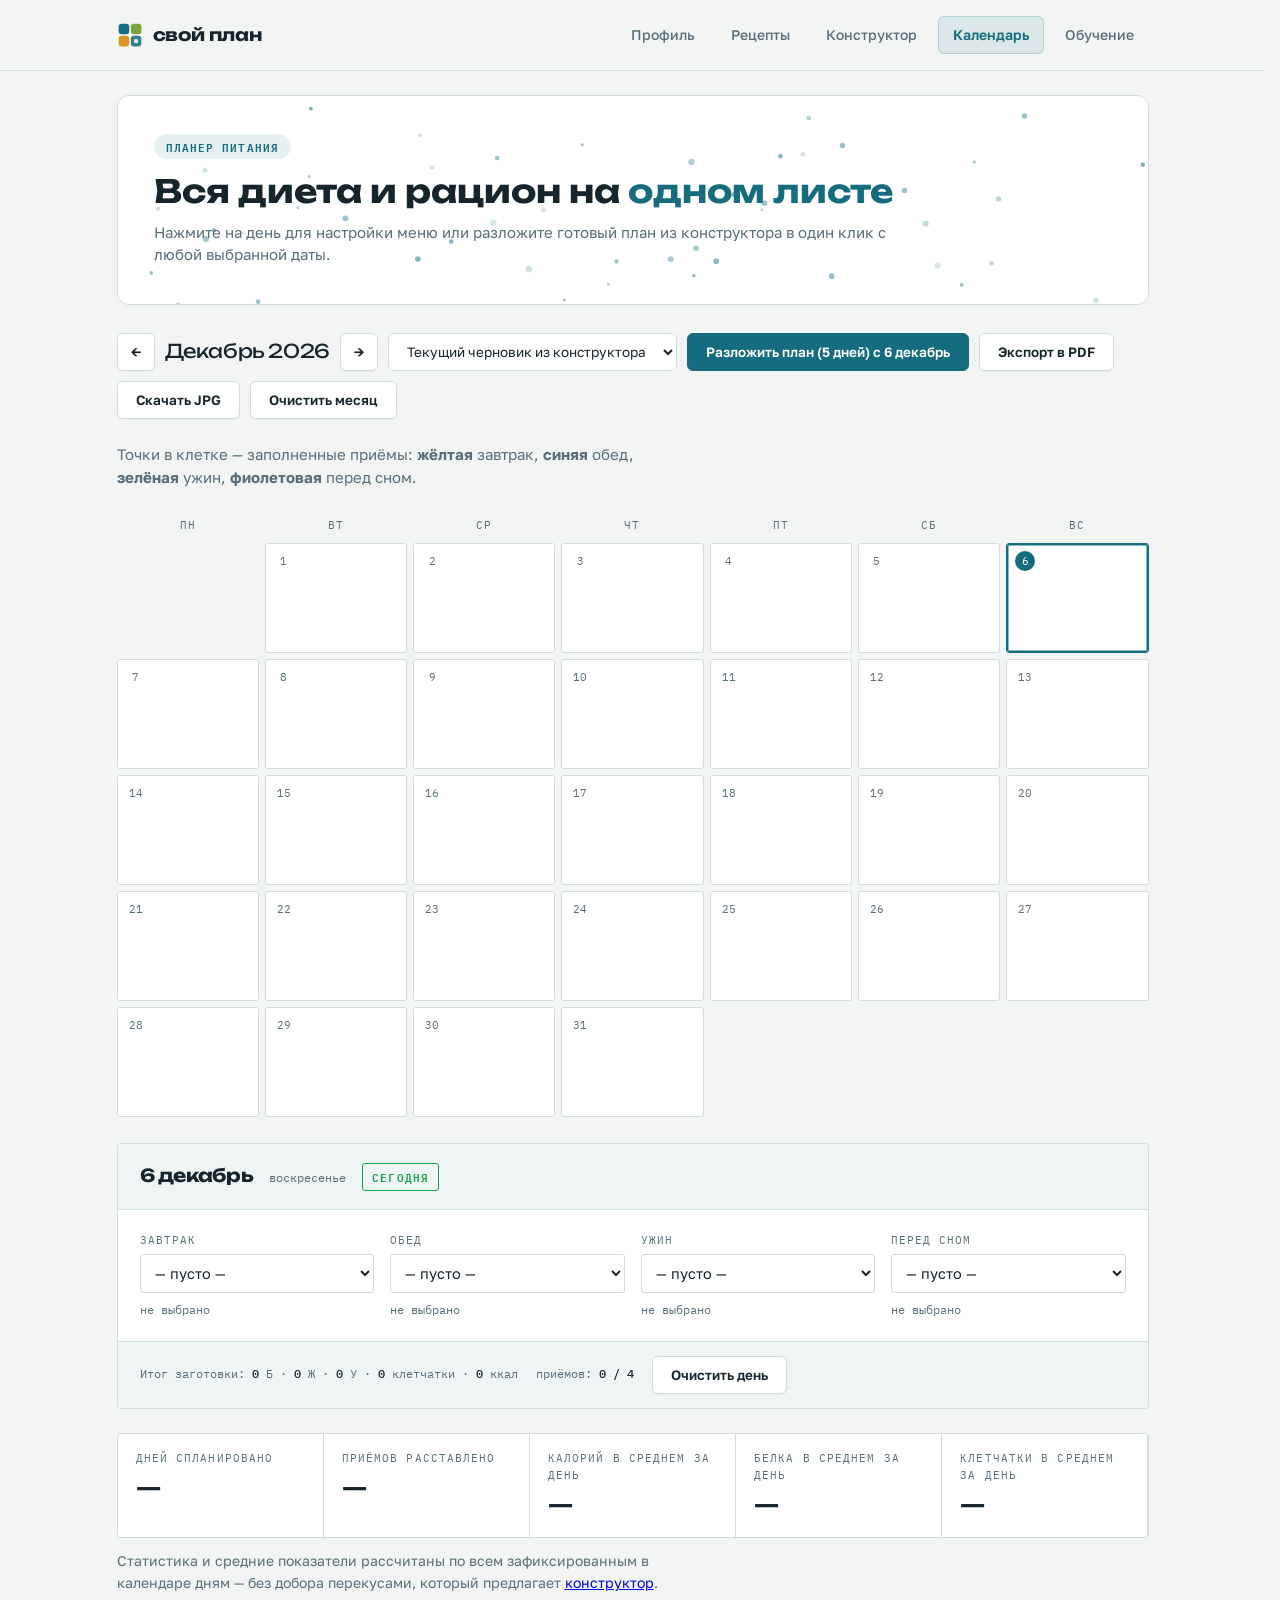
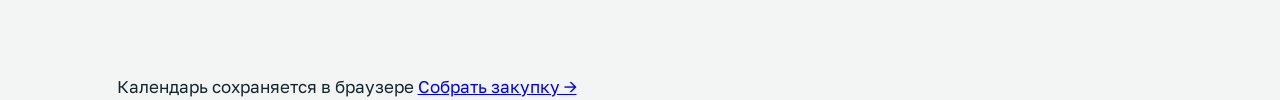
==== commit 930b6d8a: "7" ====
--- a/calendar.html
+++ b/calendar.html
@@ -4,7 +4,7 @@
 <meta charset="utf-8">
 <meta name="viewport" content="width=device-width, initial-scale=1, viewport-fit=cover">
 <title>Календарь — планирование диеты по дням</title>
-<meta name="description" content="Календарь на месяц: расставьте завтраки, обеды, ужины и приёмы перед сном по датам, перенесите готовую пятидневку на любой день и следите за калориями, белком и клетчаткой.">
+<meta name="description" content="Календарь на месяц: расставьте завтраки, обеды, ужины и приёмы перед сном по датам, перенесите готовый план на любой день и следите за калориями, белком и клетчаткой.">
 <link rel="icon" type="image/png" sizes="256x256" href="favicon.png">
 <link rel="preconnect" href="https://fonts.googleapis.com">
 <link rel="icon" type="image/png" sizes="256x256" href="favicon.png">
@@ -123,7 +123,7 @@
   <section class="hero-box" id="hero-box">
     <div class="hero-eyebrow">ПЛАНЕР ПИТАНИЯ</div>
     <h1>Вся диета и рацион на <em>одном листе</em></h1>
-    <p class="lede">Нажмите на день для настройки меню или разложите готовый пятидневный план из конструктора в один клик с любой выбранной даты.</p>
+    <p class="lede">Нажмите на день для настройки меню или разложите готовый план из конструктора в один клик с любой выбранной даты.</p>
   </section>
 
   <div class="cal-ctl noprint">
--- a/style.css
+++ b/style.css
@@ -804,9 +804,26 @@
 .plan-sidebar-slot {
   border: 1px dashed var(--line);
   border-radius: 8px;
-  padding: 8px 10px;
+  padding: 7px 10px;
   background: #FAFDFC;
   transition: all .18s ease;
+  min-height: 68px;
+  height: 68px;
+  box-sizing: border-box;
+  display: flex;
+  flex-direction: column;
+  justify-content: space-between;
+}
+
+.plan-sidebar-slot.slot-empty {
+  border-style: dashed;
+  border-color: var(--line);
+  background: #FAFDFC;
+}
+
+.plan-sidebar-slot.slot-empty:hover {
+  background: #F4F8F7;
+  border-color: rgba(20, 108, 126, 0.3);
 }
 
 .plan-sidebar-slot.filled {
@@ -823,7 +840,7 @@
 .plan-sidebar-slot.filled.slot-n { border-left-color: #8B5CF6; }
 
 .plan-sidebar-slot.filled:hover {
-  transform: translateY(-1.5px);
+  transform: translateY(-1px);
   box-shadow: 0 6px 16px rgba(0, 0, 0, 0.06);
   border-color: rgba(20, 108, 126, 0.25);
 }
@@ -832,7 +849,14 @@
   display: flex;
   justify-content: space-between;
   align-items: center;
-  margin-bottom: 4px;
+}
+
+.plan-sidebar-slot-body {
+  display: flex;
+  flex-direction: column;
+  justify-content: center;
+  flex: 1;
+  padding-top: 2px;
 }
 
 .slot-meal-pill {
@@ -849,14 +873,13 @@
 .slot-meal-pill.l { background: #DCFCE7; color: #16A34A; }
 .slot-meal-pill.d { background: #FFEDD5; color: #EA580C; }
 .slot-meal-pill.n { background: #F3E8FF; color: #7C3AED; }
-.slot-meal-pill.empty { background: var(--ing-bg); color: var(--slate); }
 
 .plan-sidebar-slot-name {
   font-family: var(--body);
-  font-size: 13px;
+  font-size: 12.5px;
   font-weight: 600;
   color: var(--steel);
-  line-height: 1.3;
+  line-height: 1.25;
   white-space: nowrap;
   overflow: hidden;
   text-overflow: ellipsis;
@@ -864,24 +887,25 @@
 
 .plan-sidebar-slot-meta {
   font-family: var(--mono);
-  font-size: 11px;
+  font-size: 10.5px;
   color: var(--slate);
-  margin-top: 3px;
+  margin-top: 2px;
 }
 
 .plan-sidebar-empty-btn {
   background: transparent;
   border: none;
   color: var(--brine);
-  font-family: var(--mono);
-  font-size: 11px;
-  font-weight: 600;
+  font-family: var(--body);
+  font-size: 12px;
+  font-weight: 500;
   cursor: pointer;
-  padding: 2px 0 0 0;
-  display: flex;
+  padding: 0;
+  display: inline-flex;
   align-items: center;
   gap: 4px;
-  transition: .15s;
+  transition: all .15s ease;
+  text-align: left;
 }
 
 .plan-sidebar-empty-btn:hover {
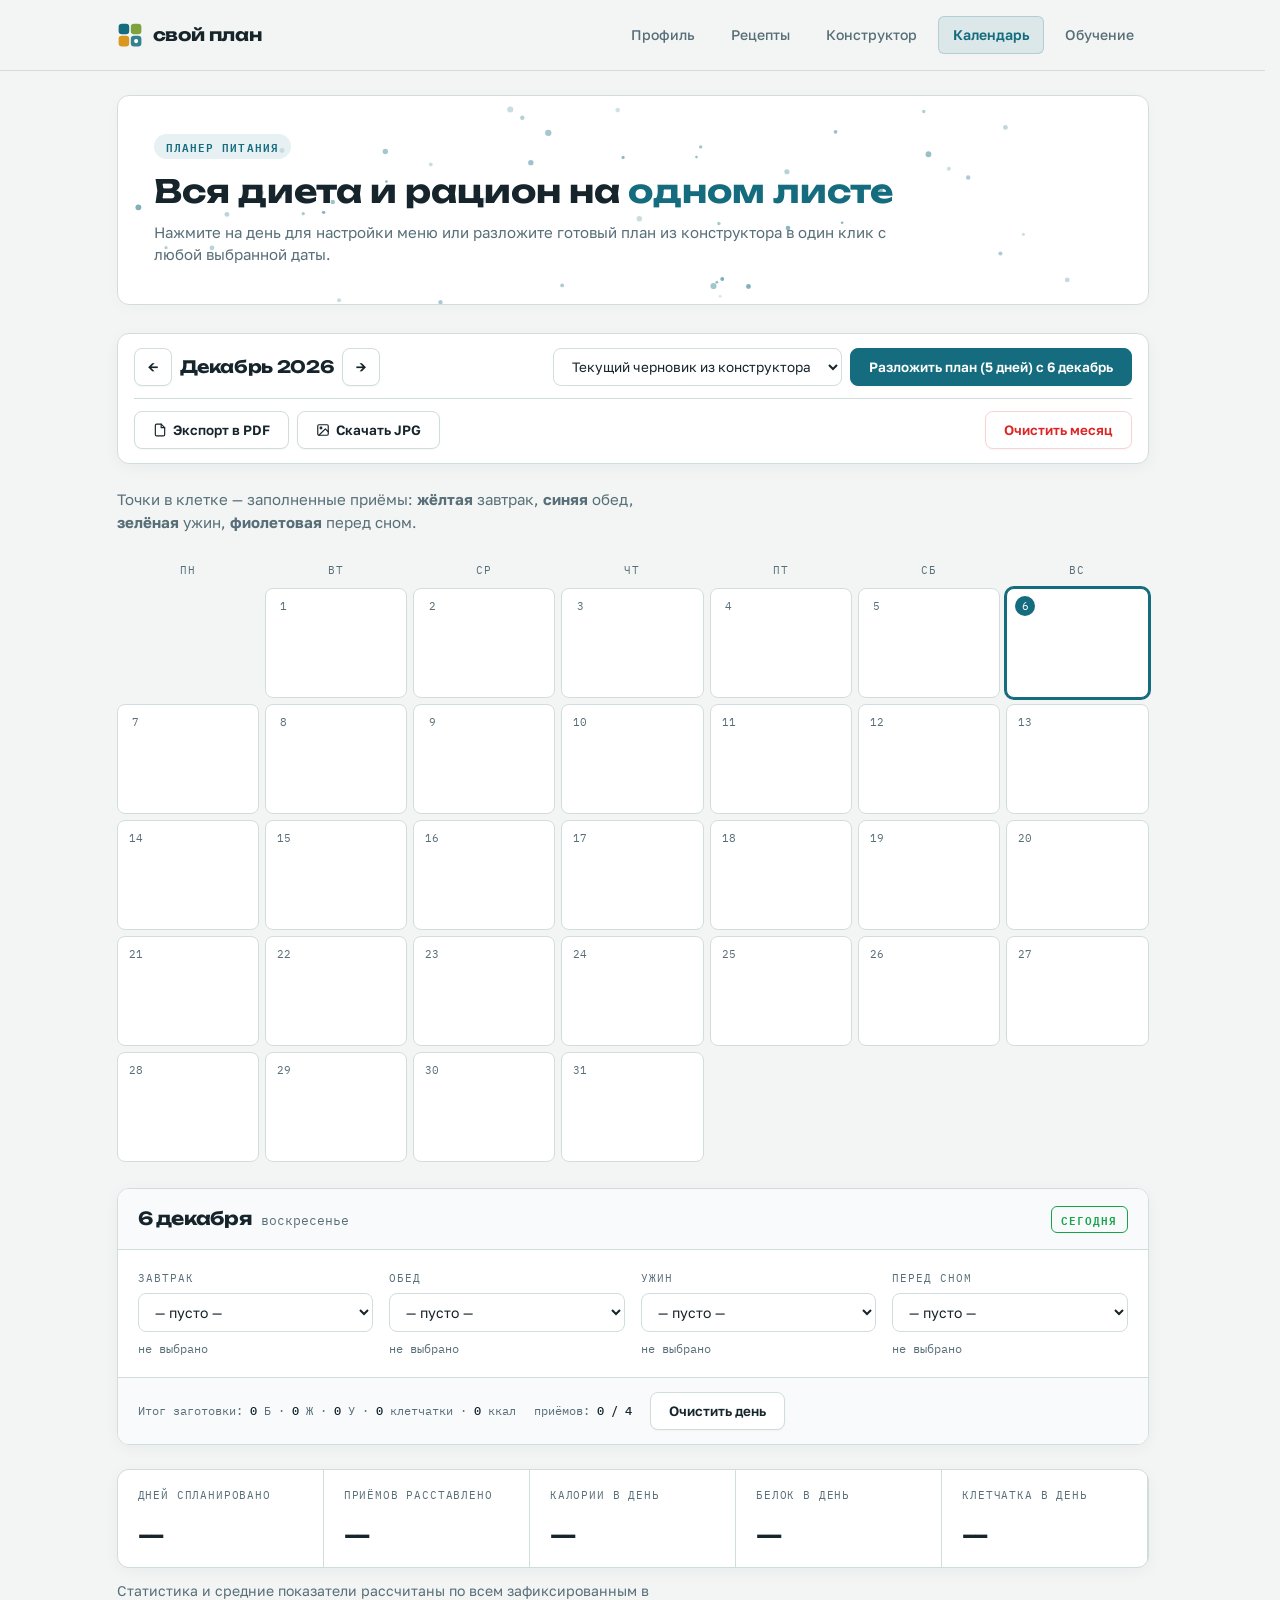
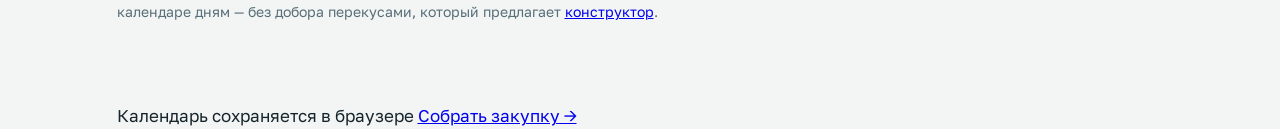
==== commit 24faac5c: "8" ====
--- a/calendar.html
+++ b/calendar.html
@@ -13,28 +13,100 @@
 <link rel="stylesheet" href="style.css">
 <script src="jspdf.umd.min.js"></script>
 <style>
-.cal-ctl{display:flex; gap:10px; flex-wrap:wrap; align-items:center; margin-bottom:24px}
-.cal-ctl .mon{font-family:var(--disp); font-size:19px; letter-spacing:-.02em;
-  min-width:9ch; text-align:center}
-.cal-ctl .sp{flex:1 1 20px}
+.cal-ctl {
+  background: #FFFFFF;
+  border: 1px solid var(--line);
+  border-radius: 12px;
+  padding: 14px 16px;
+  margin-bottom: 24px;
+  box-shadow: 0 4px 16px rgba(22, 36, 43, 0.04);
+  display: flex;
+  flex-direction: column;
+  gap: 12px;
+}
+.cal-ctl-row {
+  display: flex;
+  justify-content: space-between;
+  align-items: center;
+  gap: 12px;
+  flex-wrap: wrap;
+}
+.cal-ctl-row.top-row {
+  padding-bottom: 12px;
+  border-bottom: 1px solid var(--line);
+}
+.cal-nav-group {
+  display: flex;
+  align-items: center;
+  gap: 8px;
+}
+.cal-nav-group .mon {
+  font-family: var(--disp);
+  font-size: 17px;
+  letter-spacing: -.02em;
+  color: var(--steel);
+  min-width: 140px;
+  text-align: center;
+  font-weight: 700;
+}
+.cal-deploy-group {
+  display: flex;
+  align-items: center;
+  gap: 8px;
+  flex-wrap: wrap;
+}
+.cal-tools-group {
+  display: flex;
+  align-items: center;
+  gap: 8px;
+  flex-wrap: wrap;
+}
+.cal-tools-group .btn {
+  display: inline-flex;
+  align-items: center;
+  gap: 6px;
+}
+.cal-danger-group {
+  display: flex;
+  align-items: center;
+}
+.btn-danger-link {
+  color: #DC2626 !important;
+  background: transparent !important;
+  border: 1px solid rgba(220, 38, 38, 0.2) !important;
+}
+.btn-danger-link:hover {
+  background: #FEE2E2 !important;
+  border-color: #DC2626 !important;
+}
+@media (max-width: 768px) {
+  .cal-ctl-row {
+    flex-direction: column;
+    align-items: stretch;
+  }
+  .cal-nav-group, .cal-deploy-group, .cal-tools-group, .cal-danger-group {
+    justify-content: center;
+    width: 100%;
+  }
+}
 
 .dow{display:grid; grid-template-columns:repeat(7,minmax(0,1fr)); gap:6px; margin-bottom:6px; width:100%; box-sizing:border-box}
 .dow span{font-family:var(--mono); font-size:10.5px; letter-spacing:.1em;
   text-transform:uppercase; color:var(--slate); text-align:center; padding:4px 0; min-width:0; overflow:hidden}
 .cal{display:grid; grid-template-columns:repeat(7,minmax(0,1fr)); gap:6px; width:100%; box-sizing:border-box}
-.cell{border:1px solid var(--line); border-radius:3px; background:var(--frost);
+.cell{border:1px solid var(--line); border-radius:8px; background:#FFFFFF;
   min-height:110px; padding:7px 8px; text-align:left; cursor:pointer;
   font-family:inherit; color:inherit; display:flex; flex-direction:column;
-  gap:4px; transition:.12s; min-width:0; width:100%; overflow:hidden; box-sizing:border-box}
-.cell:hover{border-color:var(--brine)}
-.cell.out{background:transparent; border-color:transparent; cursor:default}
+  gap:4px; transition:all .15s ease; min-width:0; width:100%; overflow:hidden; box-sizing:border-box}
+.cell:hover{border-color:var(--brine); box-shadow:0 4px 12px rgba(20, 108, 126, 0.08); transform:translateY(-1px)}
+.cell.out{background:transparent; border-color:transparent; cursor:default; transform:none; box-shadow:none}
 .cell.today .num{color:#fff; background:var(--brine)}
-.cell[aria-pressed="true"]{border-color:var(--brine); box-shadow:inset 0 0 0 1.5px var(--brine)}
+.cell[aria-pressed="true"]{border-color:var(--brine); box-shadow:0 0 0 2px var(--brine)}
 .cell.target-range{background:var(--ing-bg); border-color:var(--brine)}
 .cell.target-range:hover{border-color:var(--brine-dark)}
 .cal.highlight-deploy .cell.target-range{box-shadow:inset 0 0 0 2px var(--brine); background:var(--ing-bg)}
 .proj-badge{font-family:var(--mono); font-size:9.5px; letter-spacing:.04em;
-  padding:1px 5px; border-radius:3px; background:var(--brine); color:#fff; font-weight:600; white-space:nowrap}
+  padding:2px 6px; border-radius:6px; background:var(--brine); color:#fff; font-weight:600; white-space:nowrap}
 .num{font-family:var(--mono); font-size:11px; color:var(--slate);
   width:20px; height:20px; border-radius:50%; display:grid; place-items:center; flex:0 0 auto}
 .mini{font-size:11px; line-height:1.35; color:var(--steel);
@@ -53,45 +125,44 @@
 }
 
 /* ---- панель дня ---- */
-.day{border:1px solid var(--line); border-radius:4px; background:var(--frost);
-  margin-top:26px; overflow:hidden}
-.day-h{display:flex; align-items:baseline; gap:10px 16px; flex-wrap:wrap;
-  padding:18px 22px; border-bottom:1px solid var(--line); background:#EFF4F5}
-.day-h b{font-family:var(--disp); font-size:18px; letter-spacing:-.02em}
-.day-h em{font-style:normal; font-family:var(--mono); font-size:12px; color:var(--slate)}
-.day-body{display:grid; gap:16px; padding:22px}
-/* Четыре селекта в ряд просят места: на планшете ставим их парами, в один ряд
-   разворачиваем только на широком экране, иначе подписи приёмов ломаются. */
+.day{border:1px solid var(--line); border-radius:12px; background:#FFFFFF;
+  margin-top:26px; overflow:hidden; box-shadow:0 4px 16px rgba(22, 36, 43, 0.04)}
+.day-h{display:flex; align-items:center; justify-content:space-between; gap:12px; flex-wrap:wrap;
+  padding:16px 20px; border-bottom:1px solid var(--line); background:#F8FAFC}
+.day-h-title{display:flex; align-items:baseline; gap:10px; flex-wrap:wrap}
+.day-h-title b{font-family:var(--disp); font-size:18px; letter-spacing:-.02em; color:var(--steel)}
+.day-h-title em{font-style:normal; font-family:var(--mono); font-size:12.5px; color:var(--slate)}
+.day-body{display:grid; gap:16px; padding:20px}
 @media(min-width:620px){.day-body{grid-template-columns:repeat(2,1fr)}}
 @media(min-width:1000px){.day-body{grid-template-columns:repeat(4,1fr)}}
 .pick label{display:block; font-family:var(--mono); font-size:10.5px;
   letter-spacing:.1em; text-transform:uppercase; color:var(--slate); margin-bottom:6px}
-.pick select{width:100%; font-family:var(--body); font-size:14.5px; color:var(--steel);
-  padding:9px 10px; border:1px solid var(--line); border-radius:3px; background:#fff; cursor:pointer}
-.pick select:hover{border-color:var(--brine)}
+.pick select{width:100%; font-family:var(--body); font-size:14px; color:var(--steel);
+  padding:9px 12px; border:1px solid var(--line); border-radius:8px; background:#fff; cursor:pointer;
+  outline:none; transition:border-color .15s ease, box-shadow .15s ease}
+.pick select:focus, .pick select:hover{border-color:var(--brine); box-shadow:0 0 0 3px rgba(20, 108, 126, 0.12)}
 .pick p{margin:8px 0 0; font-family:var(--mono); font-size:11.5px; color:var(--slate)}
-.day-f{padding:14px 22px; border-top:1px solid var(--line); background:#EFF4F5;
+.day-f{padding:14px 20px; border-top:1px solid var(--line); background:#F8FAFC;
   display:flex; gap:10px 18px; flex-wrap:wrap; align-items:center;
   font-family:var(--mono); font-size:12px; color:var(--slate)}
 .day-f b{color:var(--steel); font-weight:500}
 
 /* ---- сводка месяца ---- */
 .sum{display:grid; gap:1px; margin-top:24px; background:var(--line);
-  border:1px solid var(--line); border-radius:4px; overflow:hidden}
+  border:1px solid var(--line); border-radius:12px; overflow:hidden;
+  box-shadow:0 4px 16px rgba(22, 36, 43, 0.04)}
 @media(min-width:620px){
   .sum{grid-template-columns:repeat(2,1fr)}
-  /* пять плиток на два столбца не делятся — последнюю растягиваем, иначе
-     в сетке зияет пустая клетка цвета линии */
   .sum div:last-child{grid-column:1 / -1}
 }
 @media(min-width:960px){
   .sum{grid-template-columns:repeat(5,1fr)}
   .sum div:last-child{grid-column:auto}
 }
-.sum div{background:var(--frost); padding:16px 18px}
-.sum span{display:block; font-family:var(--mono); font-size:11px; letter-spacing:.1em;
-  text-transform:uppercase; color:var(--slate); margin-bottom:5px}
-.sum b{font-family:var(--disp); font-size:21px; letter-spacing:-.02em}
+.sum div{background:#FFFFFF; padding:18px 20px; display:flex; flex-direction:column; justify-content:flex-start; box-sizing:border-box}
+.sum span{display:flex; align-items:flex-start; font-family:var(--mono); font-size:10.5px; letter-spacing:.08em;
+  text-transform:uppercase; color:var(--slate); margin-bottom:8px; min-height:28px; line-height:1.35}
+.sum b{font-family:var(--disp); font-size:22px; letter-spacing:-.02em; color:var(--steel); line-height:1.1}
 .sum-note{margin:12px 0 0; max-width:62ch; font-size:14px; color:var(--slate)}
 .hint{margin:0 0 24px; max-width:58ch; font-size:15px; color:var(--slate)}
 </style>
@@ -127,16 +198,35 @@
   </section>
 
   <div class="cal-ctl noprint">
-    <button class="btn" id="prev" aria-label="Предыдущий месяц">←</button>
-    <span class="mon" id="mon"></span>
-    <button class="btn" id="next" aria-label="Следующий месяц">→</button>
-    <select id="cal-saved-plans-select" class="saved-plans-select" title="Выберите рацион для разложения">
-      <option value="draft">Текущий черновик из конструктора</option>
-    </select>
-    <button class="btn btn-solid" id="apply">Разложить в календарь</button>
-    <button class="btn" id="btn-export-pdf" onclick="exportCalendarPDF()">Экспорт в PDF</button>
-    <button class="btn" id="btn-export-jpg" onclick="exportCalendarJPG()">Скачать JPG</button>
-    <button class="btn" id="wipe">Очистить месяц</button>
+    <div class="cal-ctl-row top-row">
+      <div class="cal-nav-group">
+        <button class="btn" id="prev" aria-label="Предыдущий месяц">←</button>
+        <span class="mon" id="mon"></span>
+        <button class="btn" id="next" aria-label="Следующий месяц">→</button>
+      </div>
+      <div class="cal-deploy-group">
+        <select id="cal-saved-plans-select" class="saved-plans-select" title="Выберите рацион для разложения">
+          <option value="draft">Текущий черновик из конструктора</option>
+        </select>
+        <button class="btn btn-solid" id="apply">Разложить в календарь</button>
+      </div>
+    </div>
+
+    <div class="cal-ctl-row bottom-row">
+      <div class="cal-tools-group">
+        <button class="btn" id="btn-export-pdf" onclick="exportCalendarPDF()">
+          <svg width="14" height="14" viewBox="0 0 24 24" fill="none" stroke="currentColor" stroke-width="2" stroke-linecap="round" stroke-linejoin="round"><path d="M14 2H6a2 2 0 0 0-2 2v16a2 2 0 0 0 2 2h12a2 2 0 0 0 2-2V8z"/><polyline points="14 2 14 8 20 8"/></svg>
+          <span>Экспорт в PDF</span>
+        </button>
+        <button class="btn" id="btn-export-jpg" onclick="exportCalendarJPG()">
+          <svg width="14" height="14" viewBox="0 0 24 24" fill="none" stroke="currentColor" stroke-width="2" stroke-linecap="round" stroke-linejoin="round"><rect x="3" y="3" width="18" height="18" rx="2" ry="2"/><circle cx="8.5" cy="8.5" r="1.5"/><polyline points="21 15 16 10 5 21"/></svg>
+          <span>Скачать JPG</span>
+        </button>
+      </div>
+      <div class="cal-danger-group">
+        <button class="btn btn-danger-link" id="wipe">Очистить месяц</button>
+      </div>
+    </div>
   </div>
   <p class="hint">Точки в клетке — заполненные приёмы: <b>жёлтая</b> завтрак,
     <b>синяя</b> обед, <b>зелёная</b> ужин, <b>фиолетовая</b> перед сном.</p>
@@ -168,6 +258,8 @@
 <script>
 var MONTHS = ['Январь','Февраль','Март','Апрель','Май','Июнь',
               'Июль','Август','Сентябрь','Октябрь','Ноябрь','Декабрь'];
+var MONTHS_GEN = ['января','февраля','марта','апреля','мая','июня',
+                  'июля','августа','сентября','октября','ноября','декабря'];
 var DOW = ['воскресенье','понедельник','вторник','среда','четверг','пятница','суббота'];
 
 var cal = load('mp-cal', {});          /* { '2026-07-31': {b:id,l:id,d:id,n:id} } */
@@ -288,24 +380,34 @@
 
   var addHtml = '';
   if (add.items && add.items.length) {
-    addHtml = '<div class="day-addons" style="padding:14px 22px; background:#FAFDFC; border-top:1px solid var(--line); display:flex; flex-direction:column; gap:8px">' +
-      '<div style="font-family:var(--mono); font-size:11px; letter-spacing:.08em; text-transform:uppercase; color:var(--brine); font-weight:600; display:flex; justify-content:space-between; align-items:center; flex-wrap:wrap; gap:4px">' +
-        '<span>Добрать до нормы · ' + add.sum.kcal + ' ккал</span>' +
-        '<span style="font-weight:400; color:var(--slate)">+' + add.sum.p + ' Б · +' + add.sum.fib + ' г клетчатки</span>' +
+    addHtml = '<div class="day-addons" style="padding:16px 20px; background:#F8FAFC; border-top:1px solid var(--line); display:flex; flex-direction:column; gap:12px">' +
+      '<div style="display:flex; justify-content:space-between; align-items:center; flex-wrap:wrap; gap:10px">' +
+        '<div style="font-family:var(--mono); font-size:11px; letter-spacing:.08em; text-transform:uppercase; color:var(--brine); font-weight:600; display:flex; align-items:center; gap:6px">' +
+          '<svg width="14" height="14" viewBox="0 0 24 24" fill="none" stroke="currentColor" stroke-width="2.2" stroke-linecap="round" stroke-linejoin="round"><circle cx="12" cy="12" r="10"/><line x1="12" y1="8" x2="12" y2="12"/><line x1="12" y1="16" x2="12.01" y2="16"/></svg>' +
+          '<span>Добор до нормы дня</span>' +
+        '</div>' +
+        '<div style="display:flex; align-items:center; gap:8px; flex-wrap:wrap; font-family:var(--mono); font-size:11.5px">' +
+          '<span style="background:#FFFFFF; padding:4px 10px; border-radius:6px; border:1px solid var(--line); color:var(--steel); font-weight:600">+' + add.sum.kcal + ' ккал</span>' +
+          '<span style="background:#EFF6FF; padding:4px 10px; border-radius:6px; border:1px solid #BFDBFE; color:#1D4ED8; font-weight:600">+' + add.sum.p + ' г белка</span>' +
+          '<span style="background:#ECFDF5; padding:4px 10px; border-radius:6px; border:1px solid #A7F3D0; color:#047857; font-weight:600">+' + add.sum.fib + ' г клетчатки</span>' +
+        '</div>' +
       '</div>' +
-      '<div style="display:flex; flex-wrap:wrap; gap:6px 12px; font-size:13px; color:var(--steel)">' +
+      '<div style="display:flex; flex-wrap:wrap; gap:8px; font-size:13.5px; color:var(--steel); align-items:center">' +
+        '<span style="font-family:var(--mono); font-size:11px; color:var(--slate); text-transform:uppercase; letter-spacing:.05em; margin-right:4px">Рекомендуется добавить:</span>' +
         add.items.map(function(x) {
-          return '<span style="background:var(--ing-bg); padding:3px 8px; border-radius:3px; border:1px solid var(--line); display:inline-flex; gap:6px; align-items:baseline">' +
-            esc(x.n) + ' <b style="font-family:var(--mono); font-weight:600; font-size:12px; color:var(--brine)">' + esc(x.q) + '</b></span>';
+          return '<span style="background:#FFFFFF; padding:6px 14px; border-radius:8px; border:1px solid var(--line); display:inline-flex; gap:8px; align-items:center; box-shadow:0 1px 3px rgba(0,0,0,0.03)">' +
+            esc(x.n) + ' <b style="font-family:var(--mono); font-weight:600; font-size:12px; color:var(--brine); background:var(--ing-bg); padding:2px 7px; border-radius:6px; border:1px solid var(--line)">' + esc(x.q) + '</b></span>';
         }).join('') +
       '</div>' +
     '</div>';
   }
 
   document.getElementById('day').innerHTML =
-    '<div class="day-h"><b>' + d.getDate() + ' ' + MONTHS[d.getMonth()].toLowerCase() + '</b>' +
-      '<em>' + DOW[d.getDay()] + '</em>' +
-      (picked === todayKey ? '<span class="badge l">сегодня</span>' : '') + '</div>' +
+    '<div class="day-h">' +
+      '<div class="day-h-title"><b>' + d.getDate() + ' ' + MONTHS_GEN[d.getMonth()] + '</b>' +
+      '<em>' + DOW[d.getDay()] + '</em></div>' +
+      (picked === todayKey ? '<span class="badge l">сегодня</span>' : '') +
+    '</div>' +
     '<div class="day-body">' + MEALS.map(function (m) {
       var cur = e[m.key] || '';
       var dish = BY_ID[cur];
@@ -366,9 +468,9 @@
     sumEl.innerHTML =
       box('Дней спланировано', days || '—') +
       box('Приёмов расставлено', slots ? slots + ' / ' + (days * MEALS.length) : '—') +
-      box('Калорий в среднем за день', days ? Math.round(kcal / days) : '—') +
-      box('Белка в среднем за день', days ? Math.round(prot / days) + ' г' : '—') +
-      box('Клетчатки в среднем за день', days ? Math.round(fib / days) + ' г' : '—');
+      box('Калории в день', days ? Math.round(kcal / days) : '—') +
+      box('Белок в день', days ? Math.round(prot / days) + ' г' : '—') +
+      box('Клетчатка в день', days ? Math.round(fib / days) + ' г' : '—');
   }
 }
 function box(label, value) {
--- a/style.css
+++ b/style.css
@@ -142,8 +142,9 @@
 /* ---- правила-спойлер ---- */
 .rules-spoiler{margin-top:14px}
 .rules-summary{font-family:var(--mono); font-size:12px; letter-spacing:.12em;
-  text-transform:uppercase; color:var(--brine); cursor:pointer; padding:12px 16px;
-  border:1px solid var(--line); border-radius:4px; background:var(--frost);
+  text-transform:uppercase; color:var(--brine); cursor:pointer; padding:14px 18px;
+  border:1px solid var(--line); border-radius:12px; background:#FFFFFF;
+  box-shadow:0 4px 16px rgba(22, 36, 43, 0.04);
   display:flex; justify-content:space-between; align-items:center; user-select:none; transition:.15s}
 .rules-summary:hover{border-color:var(--brine); background:var(--ing-bg)}
 .rules-summary::-webkit-details-marker{display:none}
@@ -157,25 +158,27 @@
 
 /* ---- правила ---- */
 .rules{display:grid; gap:16px; grid-template-columns:repeat(auto-fit, minmax(280px, 1fr));
-  padding:24px; border:1px solid var(--line); background:var(--frost); border-radius:4px}
+  padding:24px; border:1px solid var(--line); background:#FFFFFF; border-radius:12px;
+  box-shadow:0 4px 16px rgba(22, 36, 43, 0.04)}
 .rule h3{font-family:var(--mono); font-size:13px; color:var(--brine); margin-bottom:6px}
 .rule p{margin:0; font-size:14.5px; color:var(--slate)}
 
 /* ---- поиск и фильтрация ---- */
 .search-wrap{position:relative; display:flex; align-items:center; margin-bottom:8px}
 .search-input{width:100%; font-family:var(--body); font-size:15px; padding:11px 44px 11px 38px;
-  border:1px solid var(--line); border-radius:3px; background:var(--frost); color:var(--steel); transition:.15s}
-.search-input:focus{border-color:var(--brine); outline:none; background:var(--ing-bg); box-shadow:0 0 0 1px var(--brine)}
+  border:1px solid var(--line); border-radius:8px; background:#FFFFFF; color:var(--steel); transition:.15s}
+.search-input:focus{border-color:var(--brine); outline:none; background:#FFFFFF; box-shadow:0 0 0 3px rgba(20, 108, 126, 0.12)}
 .search-icon{position:absolute; left:12px; font-size:14px; color:var(--slate); pointer-events:none}
 .search-kbd{position:absolute; right:12px; font-family:var(--mono); font-size:11px; color:var(--slate);
-  background:var(--ice); border:1px solid var(--line); border-radius:3px; padding:2px 6px; pointer-events:none}
+  background:var(--ice); border:1px solid var(--line); border-radius:6px; padding:2px 6px; pointer-events:none}
 .count-row{display:flex; justify-content:space-between; align-items:center; gap:12px; flex-wrap:wrap}
 .btn-reset{font-family:var(--mono); font-size:11.5px; color:var(--brine); background:none; border:none;
-  cursor:pointer; padding:4px 8px; border-radius:3px; transition:.15s}
+  cursor:pointer; padding:4px 8px; border-radius:6px; transition:.15s}
 .btn-reset:hover{background:var(--frost); color:var(--steel)}
 
 /* ---- пустая выдача ---- */
-.empty-card{border:1px solid var(--line); border-radius:4px; background:var(--frost);
+.empty-card{border:1px solid var(--line); border-radius:12px; background:#FFFFFF;
+  box-shadow:0 4px 16px rgba(22, 36, 43, 0.04);
   padding:44px 24px; text-align:center; margin:36px auto}
 .empty-card h3{font-family:var(--disp); font-size:20px; letter-spacing:-.02em; margin-bottom:8px}
 .empty-card p{color:var(--slate); font-size:15px; margin-bottom:20px}
@@ -187,19 +190,38 @@
 .sec-h b{color:var(--steel); font-weight:500}
 
 /* ---- подпись: полоса долей калорий ---- */
-.proof{margin-top:48px; border-top:1px solid var(--line); padding-top:26px}
-.proof-h{display:flex; justify-content:space-between; align-items:baseline;
-  gap:12px; flex-wrap:wrap; margin-bottom:18px}
-.proof-h h2{font-family:var(--mono); font-weight:500; font-size:12px;
-  letter-spacing:.14em; text-transform:uppercase; color:var(--slate)}
-.key{display:flex; gap:18px; font-family:var(--mono); font-size:12px; flex-wrap:wrap}
-.key i{display:inline-block; width:9px; height:9px; margin-right:6px; border-radius:2px}
+.proof{
+  background:#FFFFFF;
+  border:1px solid var(--line);
+  border-radius:12px;
+  box-shadow:0 4px 16px rgba(22, 36, 43, 0.04);
+  padding:22px 26px;
+  margin-top:24px;
+}
+.proof-spoiler[open] .rules-summary{
+  border-bottom-left-radius:0;
+  border-bottom-right-radius:0;
+  border-bottom:0;
+}
+.proof-spoiler[open] .proof{
+  margin-top:0;
+  border-top:0;
+  border-top-left-radius:0;
+  border-top-right-radius:0;
+  box-shadow:0 8px 24px rgba(22, 36, 43, 0.04);
+}
+.proof-h{display:flex; justify-content:space-between; align-items:center;
+  gap:12px; flex-wrap:wrap; margin-bottom:18px; padding-bottom:14px; border-bottom:1px solid var(--line)}
+.proof-h h2{font-family:var(--mono); font-weight:600; font-size:11.5px;
+  letter-spacing:.12em; text-transform:uppercase; color:var(--slate); margin:0}
+.key{display:flex; gap:18px; font-family:var(--body); font-size:13px; font-weight:500; color:var(--steel); flex-wrap:wrap}
+.key i{display:inline-block; width:10px; height:10px; margin-right:6px; border-radius:3px; vertical-align:middle}
 .k-p i{background:var(--brine)} .k-f i{background:var(--yolk)} .k-c i{background:var(--dill)}
-.bars{display:grid; gap:12px}
-.bar-row{display:grid; grid-template-columns:110px minmax(0,1fr) auto; gap:16px; align-items:center}
-.bar{display:flex; height:32px; border-radius:3px; overflow:hidden;
-  background:var(--frost); box-shadow:inset 0 0 0 1px var(--line)}
-.seg{display:grid; place-items:center; font-family:var(--mono); font-size:12px;
+.bars{display:grid; gap:14px}
+.bar-row{display:grid; grid-template-columns:110px minmax(0,1fr) 75px; gap:16px; align-items:center}
+.bar{display:flex; height:34px; border-radius:8px; overflow:hidden;
+  background:#F1F5F9; box-shadow:inset 0 0 0 1px var(--line)}
+.seg{display:grid; place-items:center; font-family:var(--body); font-size:13px;
   color:#fff; font-weight:600; min-width:0; overflow:hidden; white-space:nowrap;
   margin-right:-1px; position:relative;
   transform:scaleX(0); transform-origin:left;
@@ -209,11 +231,11 @@
 @keyframes grow{to{transform:scaleX(1)}}
 .seg span{opacity:0; animation:fade .3s .6s forwards}
 @keyframes fade{to{opacity:1}}
-.bar-cal{font-family:var(--mono); font-size:13px; color:var(--slate); white-space:nowrap}
+.bar-cal{font-family:var(--mono); font-size:12.5px; color:var(--slate); white-space:nowrap; text-align:right; font-weight:500}
 
 /* ---- быстрая навигация по группам (сворачиваемая) ---- */
 .jump{display:grid; grid-template-columns:repeat(auto-fit, minmax(220px,1fr)); gap:12px; margin-bottom:28px}
-.jump-col{border:1px solid var(--line); border-radius:4px; background:var(--frost); overflow:hidden; transition:.15s}
+.jump-col{border:1px solid var(--line); border-radius:12px; background:#FFFFFF; box-shadow:0 4px 16px rgba(22, 36, 43, 0.04); overflow:hidden; transition:.15s}
 .jump-summary{padding:14px 18px; cursor:pointer; user-select:none; display:flex; justify-content:space-between; align-items:center; list-style:none; transition:.12s}
 .jump-summary::-webkit-details-marker{display:none}
 .jump-summary:hover{background:var(--ing-bg)}
@@ -235,7 +257,8 @@
 .group-h p{margin:10px 0 0; color:var(--slate); max-width:60ch; font-size:16.5px}
 
 /* ---- рецепт ---- */
-.rec{border:1px solid var(--line); border-radius:4px; background:var(--frost);
+.rec{border:1px solid var(--line); border-radius:12px; background:#FFFFFF;
+  box-shadow:0 4px 16px rgba(22, 36, 43, 0.04);
   overflow:hidden; margin-bottom:22px; scroll-margin-top:20px}
 .rec-head{display:flex; align-items:baseline; gap:10px 14px; flex-wrap:wrap;
   padding:22px 26px; border-bottom:1px solid var(--line)}
@@ -260,7 +283,7 @@
 .rec-steps li:last-child{padding-bottom:0}
 .rec-steps b{font-weight:600}
 .note{margin-top:18px; padding:13px 15px; border-left:3px solid var(--yolk);
-  background:var(--note-bg); font-size:14.5px; color:var(--steel)}
+  background:var(--note-bg); font-size:14.5px; color:var(--steel); border-radius:6px}
 .note b{font-weight:600}
 .keep{padding:15px 26px; border-top:1px solid var(--line);
   font-family:var(--mono); font-size:12.5px; color:var(--slate);
@@ -269,7 +292,7 @@
 
 /* ---- метка типа приёма ---- */
 .badge{font-family:var(--mono); font-size:11px; letter-spacing:.1em;
-  text-transform:uppercase; padding:4px 9px; border-radius:3px;
+  text-transform:uppercase; padding:4px 9px; border-radius:6px;
   border:1px solid currentColor; white-space:nowrap; font-weight:600}
 .badge.b{color:var(--badge-b)}
 .badge.l{color:var(--badge-l)}
@@ -311,7 +334,7 @@
   letter-spacing: 0;
   text-transform: none;
   padding: 0 18px;
-  border-radius: 6px;
+  border-radius: 8px;
   border: 1px solid var(--line);
   background: #FFFFFF;
   color: var(--steel);
@@ -362,7 +385,7 @@
   font-size: 13.5px;
   padding: 0 14px;
   border: 1px solid var(--line);
-  border-radius: 6px;
+  border-radius: 8px;
   background: #FFFFFF;
   color: var(--steel);
   outline: none;
@@ -380,15 +403,15 @@
 /* ---- панель выбора длины и режима рациона ---- */
 .plan-deploy-panel {
   border: 1px solid var(--line);
-  border-radius: 8px;
-  background: var(--frost);
+  border-radius: 12px;
+  background: #FFFFFF;
   padding: 18px 24px;
   margin-bottom: 24px;
   display: flex;
   flex-wrap: wrap;
   gap: 16px 28px;
   align-items: center;
-  box-shadow: 0 2px 12px rgba(0, 0, 0, 0.02);
+  box-shadow: 0 4px 16px rgba(22, 36, 43, 0.04);
 }
 .deploy-group { display: flex; align-items: center; gap: 10px; flex-wrap: wrap; }
 .days-chips, .mode-chips { display: flex; gap: 6px; flex-wrap: wrap; }
@@ -402,7 +425,7 @@
   font-weight: 500;
   letter-spacing: 0;
   padding: 0 16px;
-  border-radius: 6px;
+  border-radius: 8px;
   border: 1px solid var(--line);
   background: #FFFFFF;
   color: var(--steel);
@@ -480,7 +503,7 @@
 /* ---- табы категорий ---- */
 .tabs-bar{display:flex; gap:8px; flex-wrap:wrap; margin-bottom:18px}
 .tab-chip{font-family:var(--mono); font-size:12.5px; letter-spacing:.03em;
-  padding:8px 15px; border-radius:4px; border:1px solid var(--line);
+  padding:8px 15px; border-radius:8px; border:1px solid var(--line);
   background:var(--frost); color:var(--steel); cursor:pointer; transition:.15s;
   display:inline-flex; align-items:center; gap:6px}
 .tab-chip:hover{border-color:var(--brine); color:var(--brine)}
@@ -493,10 +516,11 @@
 @media(max-width:640px){.recipes-grid-3col{grid-template-columns:1fr}}
 
 /* ---- компактная карточка рецепта ---- */
-.rec-card-compact{border:1px solid var(--line); border-radius:5px; background:var(--frost);
-  padding:18px 20px; display:flex; flex-direction:column; gap:8px; transition:.18s;
+.rec-card-compact{border:1px solid var(--line); border-radius:12px; background:#FFFFFF;
+  box-shadow:0 4px 16px rgba(22, 36, 43, 0.04);
+  padding:18px 20px; display:flex; flex-direction:column; gap:8px; transition:all .2s cubic-bezier(0.16, 1, 0.3, 1);
   cursor:pointer; position:relative; height:100%; text-align:left !important; align-items:stretch !important}
-.rec-card-compact:hover{border-color:var(--brine); transform:translateY(-2px); box-shadow:0 8px 24px rgba(0,0,0,.3)}
+.rec-card-compact:hover{border-color:var(--brine); transform:translateY(-2px); box-shadow:0 8px 24px rgba(20, 108, 126, 0.12)}
 .rec-card-head{display:flex; justify-content:space-between; align-items:flex-start; gap:10px; min-height:38px; margin-bottom:4px; width:100%; text-align:left}
 .rec-card-compact h3{font-family:var(--disp); font-size:16px; line-height:1.3; margin:4px 0 8px; letter-spacing:-.015em; color:var(--steel); min-height:2.6em; display:-webkit-box; -webkit-line-clamp:2; -webkit-box-orient:vertical; overflow:hidden; text-align:left !important; width:100%}
 .rec-card-meta{display:flex; flex-wrap:wrap; justify-content:flex-end; text-align:right; font-family:var(--mono); font-size:11px; color:var(--slate); line-height:1.3}
